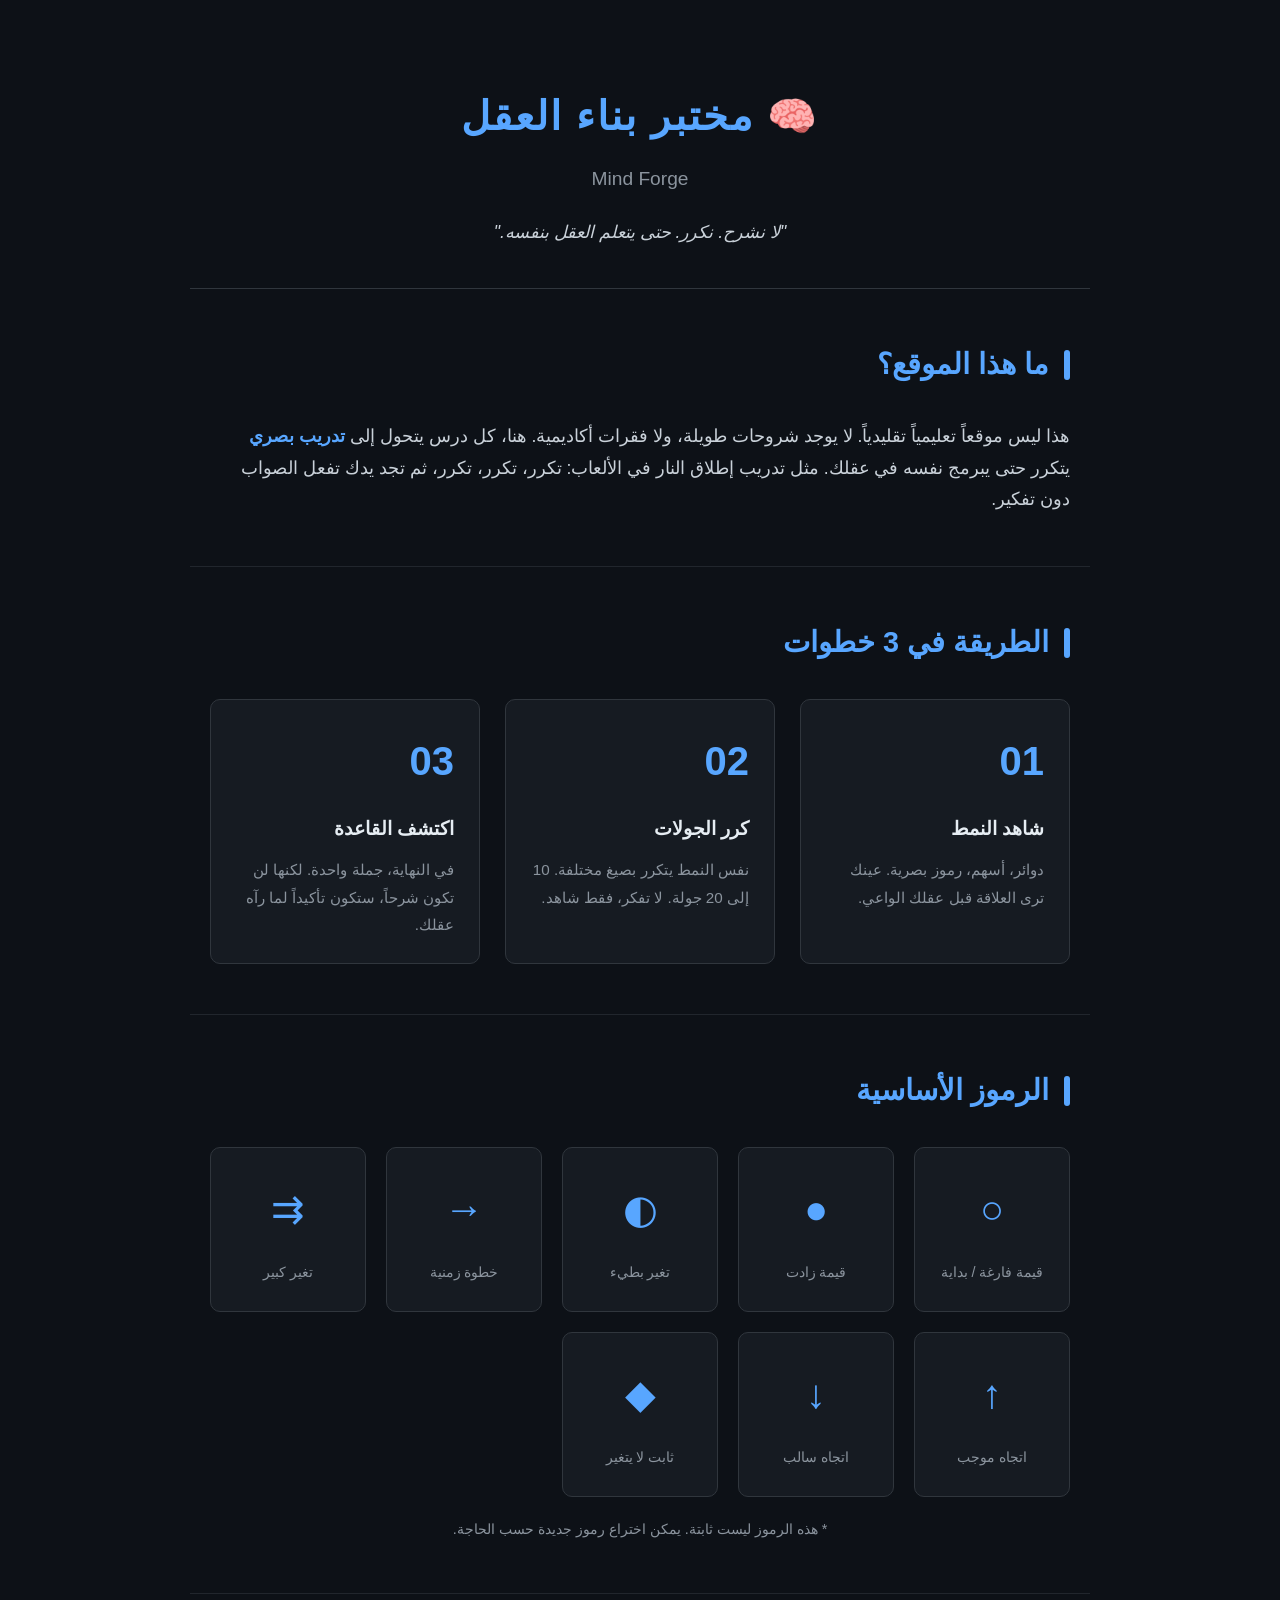
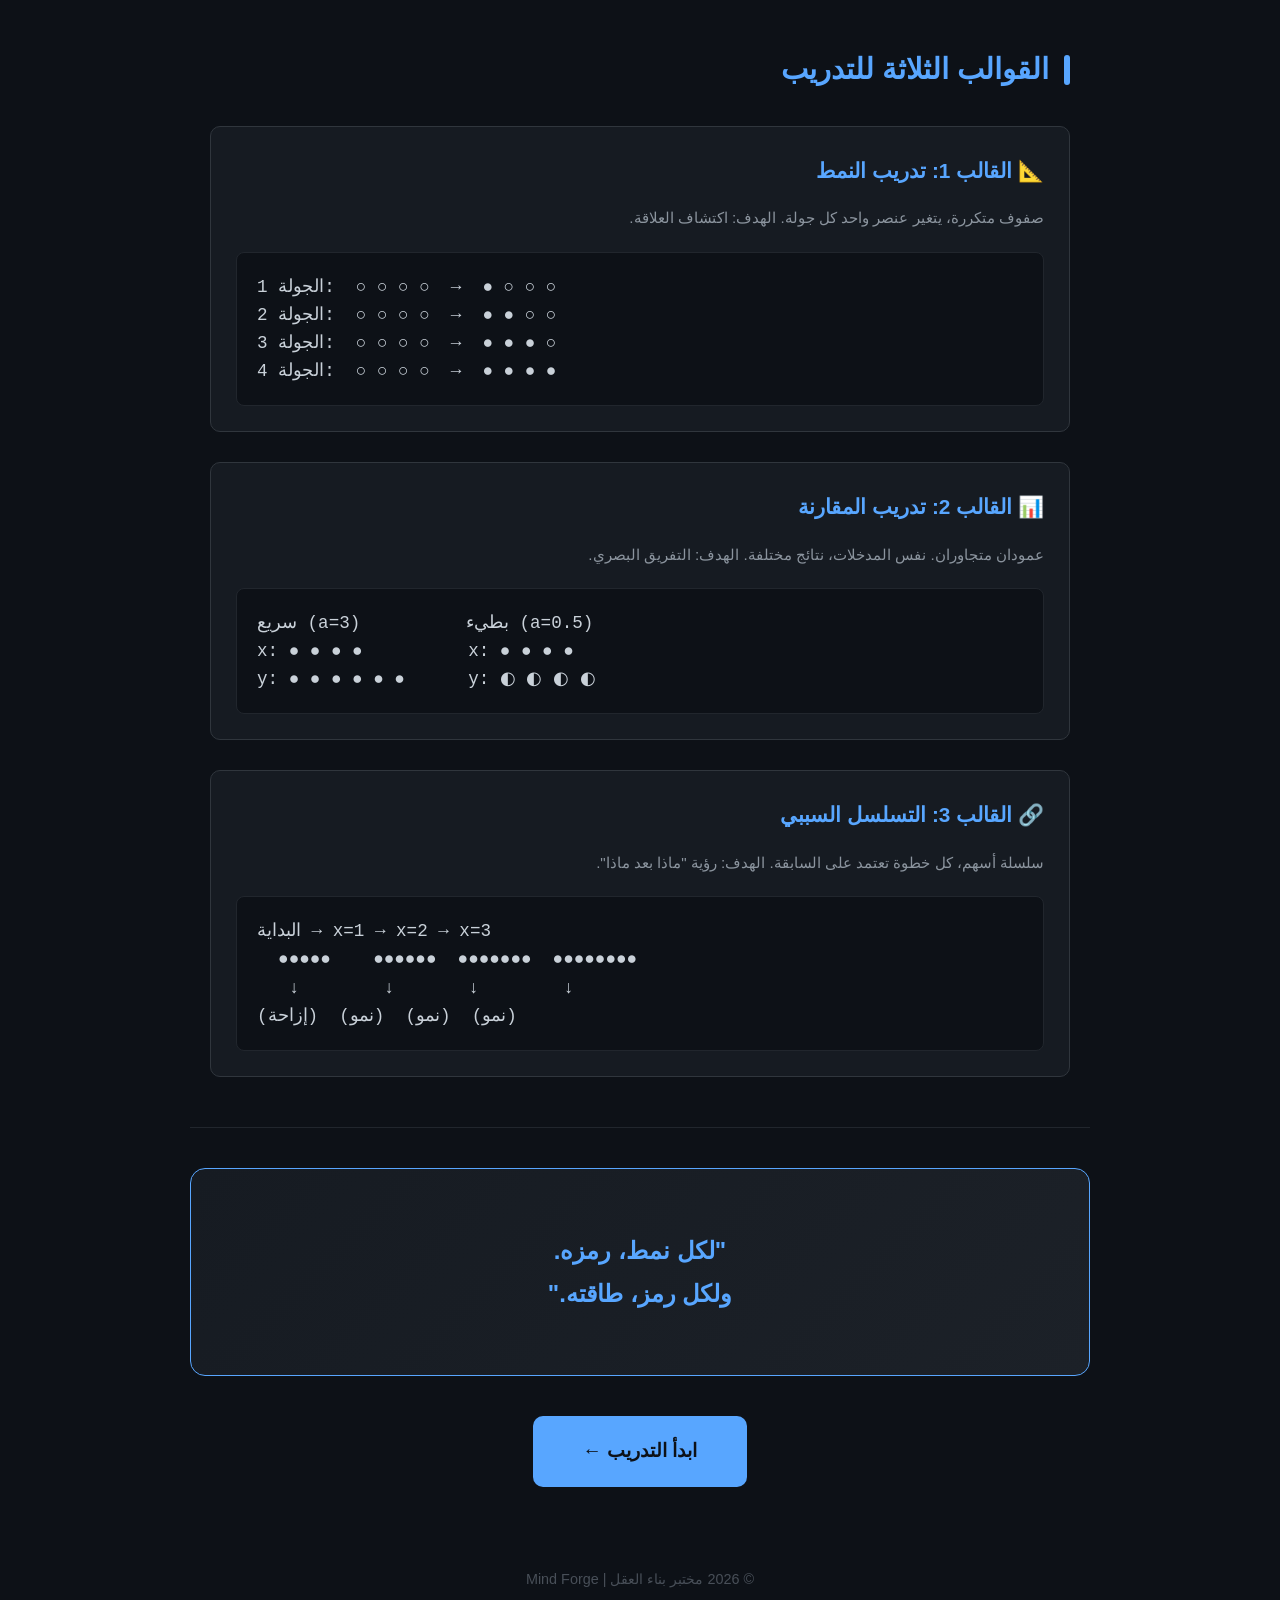
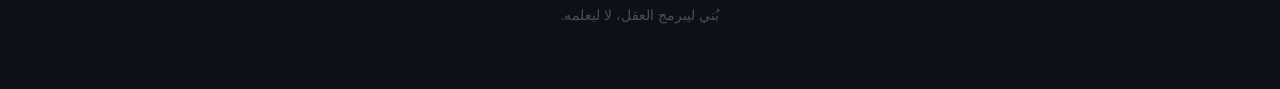
==== index.html @ 769c456c "Create index.html" ====
<!DOCTYPE html>
<html lang="ar" dir="rtl">
<head>
<meta charset="UTF-8">
<meta name="viewport" content="width=device-width, initial-scale=1.0">
<title>مختبر بناء العقل | Mind Forge</title>
<style>
  /* ===== الأساسيات ===== */
  * {
    margin: 0;
    padding: 0;
    box-sizing: border-box;
  }
  body {
    font-family: 'Segoe UI', Tahoma, sans-serif;
    background: #0d1117;
    color: #e6edf3;
    line-height: 1.8;
    padding: 20px;
  }
  .container {
    max-width: 900px;
    margin: 0 auto;
  }

  /* ===== الترويسة ===== */
  header {
    text-align: center;
    padding: 60px 20px 40px;
    border-bottom: 1px solid #30363d;
  }
  header h1 {
    font-size: 2.5em;
    color: #58a6ff;
    margin-bottom: 10px;
    letter-spacing: 2px;
  }
  header .subtitle {
    font-size: 1.2em;
    color: #8b949e;
  }
  header .tagline {
    margin-top: 20px;
    font-size: 1.1em;
    color: #c9d1d9;
    font-style: italic;
  }

  /* ===== الأقسام ===== */
  section {
    padding: 50px 20px;
    border-bottom: 1px solid #21262d;
  }
  section h2 {
    font-size: 1.8em;
    color: #58a6ff;
    margin-bottom: 30px;
    display: flex;
    align-items: center;
    gap: 15px;
  }
  section h2::before {
    content: '';
    width: 6px;
    height: 30px;
    background: #58a6ff;
    border-radius: 3px;
  }

  /* ===== الخطوات الثلاث ===== */
  .steps {
    display: grid;
    grid-template-columns: repeat(auto-fit, minmax(250px, 1fr));
    gap: 25px;
  }
  .step {
    background: #161b22;
    border: 1px solid #30363d;
    border-radius: 10px;
    padding: 25px;
    transition: transform 0.3s;
  }
  .step:hover {
    transform: translateY(-5px);
    border-color: #58a6ff;
  }
  .step .num {
    font-size: 2.5em;
    color: #58a6ff;
    font-weight: bold;
    margin-bottom: 15px;
  }
  .step h3 {
    color: #e6edf3;
    margin-bottom: 10px;
    font-size: 1.2em;
  }
  .step p {
    color: #8b949e;
    font-size: 0.95em;
  }

  /* ===== معرض الرموز ===== */
  .symbols-grid {
    display: grid;
    grid-template-columns: repeat(auto-fit, minmax(140px, 1fr));
    gap: 20px;
  }
  .symbol-card {
    background: #161b22;
    border: 1px solid #30363d;
    border-radius: 10px;
    padding: 25px 15px;
    text-align: center;
    transition: all 0.3s;
  }
  .symbol-card:hover {
    border-color: #58a6ff;
    background: #1c2128;
  }
  .symbol-card .glyph {
    font-size: 2.5em;
    margin-bottom: 15px;
    color: #58a6ff;
    display: block;
  }
  .symbol-card .meaning {
    font-size: 0.9em;
    color: #8b949e;
  }

  /* ===== القوالب ===== */
  .templates {
    display: flex;
    flex-direction: column;
    gap: 30px;
  }
  .template {
    background: #161b22;
    border: 1px solid #30363d;
    border-radius: 10px;
    padding: 25px;
  }
  .template h3 {
    color: #58a6ff;
    margin-bottom: 15px;
    font-size: 1.3em;
  }
  .template .desc {
    color: #8b949e;
    margin-bottom: 20px;
    font-size: 0.95em;
  }
  .template pre {
    background: #0d1117;
    border: 1px solid #21262d;
    border-radius: 8px;
    padding: 20px;
    font-family: 'Courier New', monospace;
    font-size: 1.1em;
    color: #c9d1d9;
    direction: ltr;
    text-align: left;
    overflow-x: auto;
    line-height: 1.6;
  }

  /* ===== القاعدة الذهبية ===== */
  .golden-rule {
    text-align: center;
    padding: 60px 20px;
    background: linear-gradient(135deg, #161b22 0%, #1c2128 100%);
    border-radius: 15px;
    border: 1px solid #58a6ff;
    margin: 40px 0;
  }
  .golden-rule p {
    font-size: 1.5em;
    color: #58a6ff;
    font-weight: bold;
    line-height: 1.8;
  }

  /* ===== زر البدء ===== */
  .start-btn {
    display: block;
    width: fit-content;
    margin: 40px auto;
    padding: 18px 50px;
    background: #58a6ff;
    color: #0d1117;
    text-decoration: none;
    border-radius: 10px;
    font-size: 1.2em;
    font-weight: bold;
    transition: all 0.3s;
  }
  .start-btn:hover {
    background: #79c0ff;
    transform: scale(1.05);
  }

  /* ===== التذييل ===== */
  footer {
    text-align: center;
    padding: 40px 20px;
    color: #484f58;
    font-size: 0.9em;
  }
</style>
</head>
<body>
<div class="container">

  <!-- الترويسة -->
  <header>
    <h1>🧠 مختبر بناء العقل</h1>
    <div class="subtitle">Mind Forge</div>
    <div class="tagline">"لا نشرح. نكرر. حتى يتعلم العقل بنفسه."</div>
  </header>

  <!-- المقدمة -->
  <section>
    <h2>ما هذا الموقع؟</h2>
    <p style="font-size: 1.1em; color: #c9d1d9;">
      هذا ليس موقعاً تعليمياً تقليدياً. لا يوجد شروحات طويلة، ولا فقرات أكاديمية.
      هنا، كل درس يتحول إلى <strong style="color:#58a6ff;">تدريب بصري</strong> يتكرر
      حتى يبرمج نفسه في عقلك. مثل تدريب إطلاق النار في الألعاب: تكرر، تكرر، تكرر،
      ثم تجد يدك تفعل الصواب دون تفكير.
    </p>
  </section>

  <!-- الطريقة في 3 خطوات -->
  <section>
    <h2>الطريقة في 3 خطوات</h2>
    <div class="steps">
      <div class="step">
        <div class="num">01</div>
        <h3>شاهد النمط</h3>
        <p>دوائر، أسهم، رموز بصرية. عينك ترى العلاقة قبل عقلك الواعي.</p>
      </div>
      <div class="step">
        <div class="num">02</div>
        <h3>كرر الجولات</h3>
        <p>نفس النمط يتكرر بصيغ مختلفة. 10 إلى 20 جولة. لا تفكر، فقط شاهد.</p>
      </div>
      <div class="step">
        <div class="num">03</div>
        <h3>اكتشف القاعدة</h3>
        <p>في النهاية، جملة واحدة. لكنها لن تكون شرحاً، ستكون تأكيداً لما رآه عقلك.</p>
      </div>
    </div>
  </section>

  <!-- معرض الرموز -->
  <section>
    <h2>الرموز الأساسية</h2>
    <div class="symbols-grid">
      <div class="symbol-card">
        <span class="glyph">○</span>
        <div class="meaning">قيمة فارغة / بداية</div>
      </div>
      <div class="symbol-card">
        <span class="glyph">●</span>
        <div class="meaning">قيمة زادت</div>
      </div>
      <div class="symbol-card">
        <span class="glyph">◐</span>
        <div class="meaning">تغير بطيء</div>
      </div>
      <div class="symbol-card">
        <span class="glyph">→</span>
        <div class="meaning">خطوة زمنية</div>
      </div>
      <div class="symbol-card">
        <span class="glyph">⇉</span>
        <div class="meaning">تغير كبير</div>
      </div>
      <div class="symbol-card">
        <span class="glyph">↑</span>
        <div class="meaning">اتجاه موجب</div>
      </div>
      <div class="symbol-card">
        <span class="glyph">↓</span>
        <div class="meaning">اتجاه سالب</div>
      </div>
      <div class="symbol-card">
        <span class="glyph">◆</span>
        <div class="meaning">ثابت لا يتغير</div>
      </div>
    </div>
    <p style="margin-top: 20px; color: #8b949e; font-size: 0.9em; text-align: center;">
      * هذه الرموز ليست ثابتة. يمكن اختراع رموز جديدة حسب الحاجة.
    </p>
  </section>

  <!-- القوالب الثلاثة -->
  <section>
    <h2>القوالب الثلاثة للتدريب</h2>
    <div class="templates">
      <div class="template">
        <h3>📐 القالب 1: تدريب النمط</h3>
        <div class="desc">صفوف متكررة، يتغير عنصر واحد كل جولة. الهدف: اكتشاف العلاقة.</div>
<pre>الجولة 1:  ○ ○ ○ ○  →  ● ○ ○ ○
الجولة 2:  ○ ○ ○ ○  →  ● ● ○ ○
الجولة 3:  ○ ○ ○ ○  →  ● ● ● ○
الجولة 4:  ○ ○ ○ ○  →  ● ● ● ●</pre>
      </div>
      <div class="template">
        <h3>📊 القالب 2: تدريب المقارنة</h3>
        <div class="desc">عمودان متجاوران. نفس المدخلات، نتائج مختلفة. الهدف: التفريق البصري.</div>
<pre>سريع (a=3)          بطيء (a=0.5)
x: ● ● ● ●          x: ● ● ● ●
y: ● ● ● ● ● ●      y: ◐ ◐ ◐ ◐</pre>
      </div>
      <div class="template">
        <h3>🔗 القالب 3: التسلسل السببي</h3>
        <div class="desc">سلسلة أسهم، كل خطوة تعتمد على السابقة. الهدف: رؤية "ماذا بعد ماذا".</div>
<pre>البداية → x=1 → x=2 → x=3
  ●●●●●    ●●●●●●  ●●●●●●●  ●●●●●●●●
   ↓        ↓       ↓        ↓
(إزاحة)  (نمو)  (نمو)  (نمو)</pre>
      </div>
    </div>
  </section>

  <!-- القاعدة الذهبية -->
  <div class="golden-rule">
    <p>"لكل نمط، رمزه.<br>ولكل رمز، طاقته."</p>
  </div>

  <!-- زر البدء -->
  <a href="#" class="start-btn">ابدأ التدريب ←</a>

  <!-- التذييل -->
  <footer>
    <p>© 2026 مختبر بناء العقل | Mind Forge</p>
    <p style="margin-top: 10px;">بُني ليبرمج العقل، لا ليعلمه.</p>
  </footer>

</div>
</body>
</html>
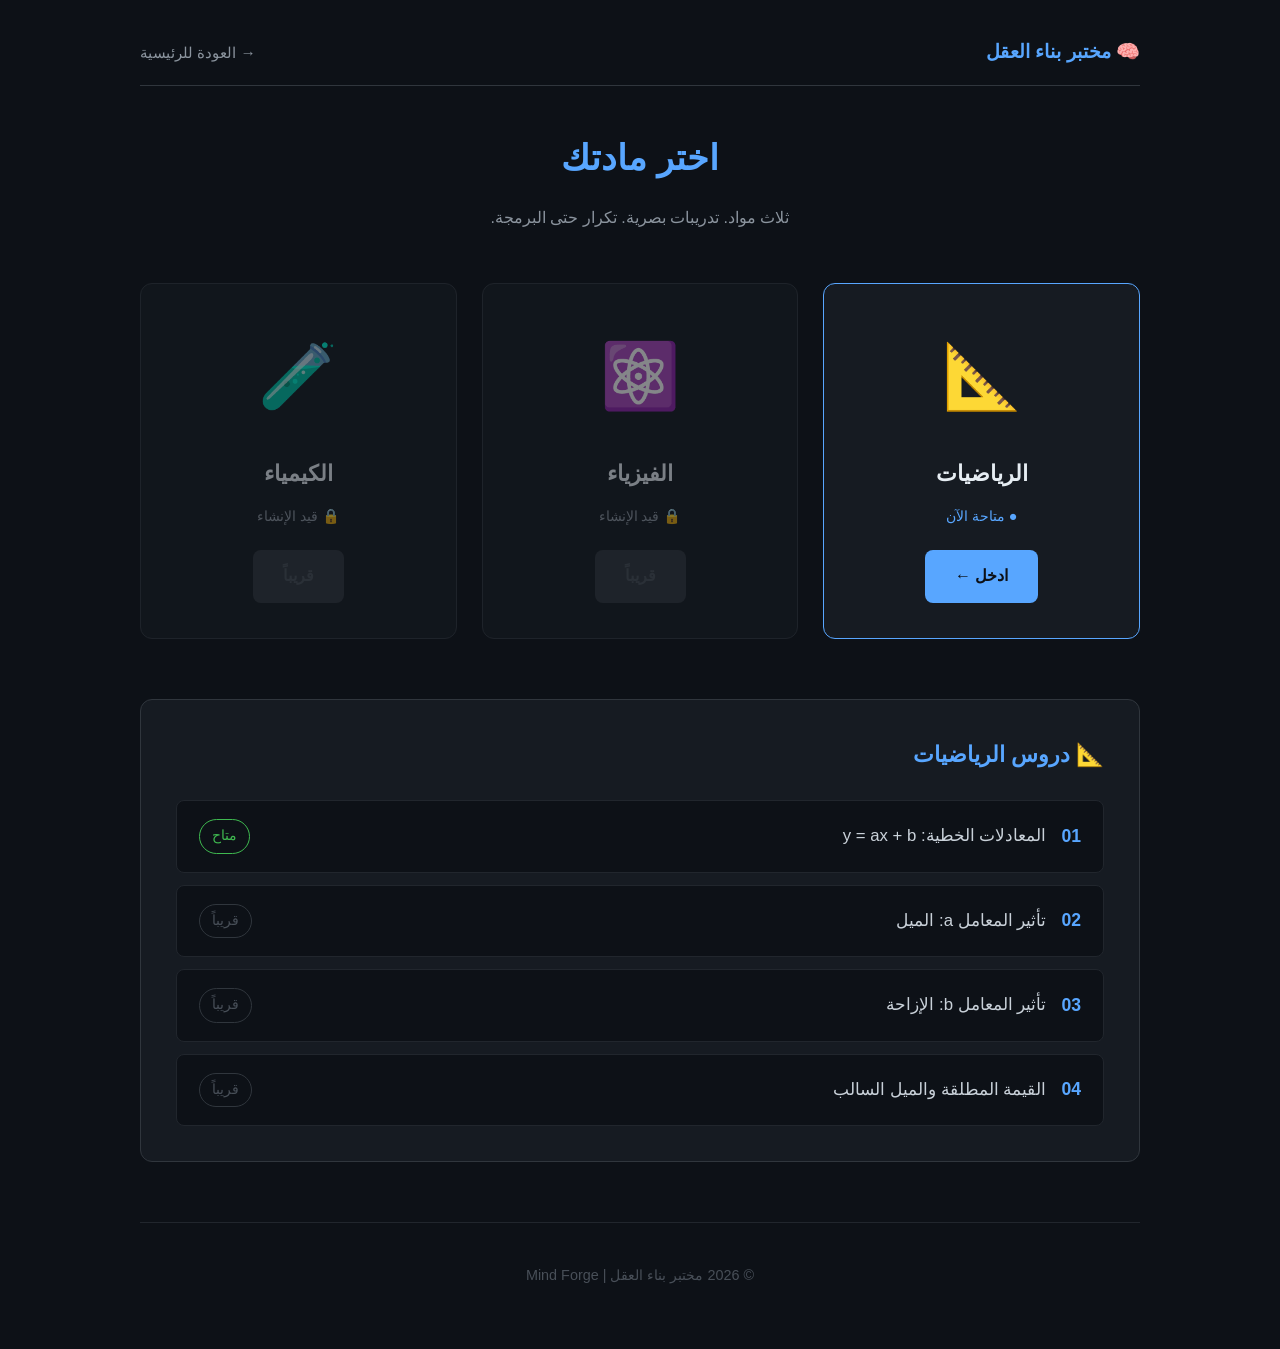
==== commit ddf9f20b: "Update index.html" ====
--- a/index.html
+++ b/index.html
@@ -3,201 +3,178 @@
 <head>
 <meta charset="UTF-8">
 <meta name="viewport" content="width=device-width, initial-scale=1.0">
-<title>مختبر بناء العقل | Mind Forge</title>
+<title>المواد | مختبر بناء العقل</title>
 <style>
-  /* ===== الأساسيات ===== */
-  * {
-    margin: 0;
-    padding: 0;
-    box-sizing: border-box;
-  }
+  * { margin: 0; padding: 0; box-sizing: border-box; }
   body {
     font-family: 'Segoe UI', Tahoma, sans-serif;
     background: #0d1117;
     color: #e6edf3;
     line-height: 1.8;
     padding: 20px;
-  }
-  .container {
-    max-width: 900px;
-    margin: 0 auto;
-  }
-
-  /* ===== الترويسة ===== */
-  header {
-    text-align: center;
-    padding: 60px 20px 40px;
+    min-height: 100vh;
+  }
+  .container { max-width: 1000px; margin: 0 auto; }
+
+  /* ===== شريط علوي ===== */
+  .topbar {
+    display: flex;
+    justify-content: space-between;
+    align-items: center;
+    padding: 15px 0;
     border-bottom: 1px solid #30363d;
-  }
-  header h1 {
-    font-size: 2.5em;
-    color: #58a6ff;
-    margin-bottom: 10px;
-    letter-spacing: 2px;
-  }
-  header .subtitle {
+    margin-bottom: 40px;
+  }
+  .topbar .logo {
     font-size: 1.2em;
+    color: #58a6ff;
+    font-weight: bold;
+  }
+  .topbar .back {
     color: #8b949e;
-  }
-  header .tagline {
-    margin-top: 20px;
-    font-size: 1.1em;
-    color: #c9d1d9;
-    font-style: italic;
-  }
-
-  /* ===== الأقسام ===== */
-  section {
-    padding: 50px 20px;
-    border-bottom: 1px solid #21262d;
-  }
-  section h2 {
-    font-size: 1.8em;
-    color: #58a6ff;
-    margin-bottom: 30px;
-    display: flex;
-    align-items: center;
-    gap: 15px;
-  }
-  section h2::before {
-    content: '';
-    width: 6px;
-    height: 30px;
-    background: #58a6ff;
-    border-radius: 3px;
-  }
-
-  /* ===== الخطوات الثلاث ===== */
-  .steps {
+    text-decoration: none;
+    font-size: 0.95em;
+    transition: color 0.3s;
+  }
+  .topbar .back:hover { color: #58a6ff; }
+
+  /* ===== العنوان ===== */
+  h1 {
+    text-align: center;
+    color: #58a6ff;
+    font-size: 2.2em;
+    margin-bottom: 15px;
+  }
+  .subtitle {
+    text-align: center;
+    color: #8b949e;
+    margin-bottom: 50px;
+  }
+
+  /* ===== شبكة المواد ===== */
+  .materials-grid {
     display: grid;
-    grid-template-columns: repeat(auto-fit, minmax(250px, 1fr));
+    grid-template-columns: repeat(auto-fit, minmax(280px, 1fr));
     gap: 25px;
-  }
-  .step {
+    margin-bottom: 60px;
+  }
+  .material-card {
     background: #161b22;
     border: 1px solid #30363d;
-    border-radius: 10px;
-    padding: 25px;
-    transition: transform 0.3s;
-  }
-  .step:hover {
-    transform: translateY(-5px);
+    border-radius: 12px;
+    padding: 35px 25px;
+    text-align: center;
+    transition: all 0.3s;
+    position: relative;
+    overflow: hidden;
+  }
+  .material-card.active {
     border-color: #58a6ff;
-  }
-  .step .num {
-    font-size: 2.5em;
-    color: #58a6ff;
+    cursor: pointer;
+  }
+  .material-card.active:hover {
+    transform: translateY(-8px);
+    box-shadow: 0 10px 30px rgba(88, 166, 255, 0.2);
+  }
+  .material-card.locked {
+    opacity: 0.5;
+    cursor: not-allowed;
+  }
+  .material-card .icon {
+    font-size: 4em;
+    margin-bottom: 20px;
+    display: block;
+  }
+  .material-card h2 {
+    color: #e6edf3;
+    font-size: 1.4em;
+    margin-bottom: 10px;
+  }
+  .material-card .status {
+    font-size: 0.9em;
+    color: #8b949e;
+    margin-bottom: 20px;
+  }
+  .material-card.active .status { color: #58a6ff; }
+  .material-card .enter-btn {
+    display: inline-block;
+    padding: 12px 30px;
+    background: #58a6ff;
+    color: #0d1117;
+    text-decoration: none;
+    border-radius: 8px;
     font-weight: bold;
-    margin-bottom: 15px;
-  }
-  .step h3 {
-    color: #e6edf3;
-    margin-bottom: 10px;
-    font-size: 1.2em;
-  }
-  .step p {
-    color: #8b949e;
-    font-size: 0.95em;
-  }
-
-  /* ===== معرض الرموز ===== */
-  .symbols-grid {
-    display: grid;
-    grid-template-columns: repeat(auto-fit, minmax(140px, 1fr));
-    gap: 20px;
-  }
-  .symbol-card {
+    transition: all 0.3s;
+  }
+  .material-card.active .enter-btn:hover {
+    background: #79c0ff;
+  }
+  .material-card.locked .enter-btn {
+    background: #30363d;
+    color: #484f58;
+    cursor: not-allowed;
+  }
+
+  /* ===== قسم دروس الرياضيات ===== */
+  .lessons-section {
     background: #161b22;
     border: 1px solid #30363d;
-    border-radius: 10px;
-    padding: 25px 15px;
-    text-align: center;
-    transition: all 0.3s;
-  }
-  .symbol-card:hover {
-    border-color: #58a6ff;
-    background: #1c2128;
-  }
-  .symbol-card .glyph {
-    font-size: 2.5em;
-    margin-bottom: 15px;
-    color: #58a6ff;
-    display: block;
-  }
-  .symbol-card .meaning {
-    font-size: 0.9em;
-    color: #8b949e;
-  }
-
-  /* ===== القوالب ===== */
-  .templates {
+    border-radius: 12px;
+    padding: 35px;
+    margin-top: 40px;
+  }
+  .lessons-section h3 {
+    color: #58a6ff;
+    font-size: 1.4em;
+    margin-bottom: 25px;
+    display: flex;
+    align-items: center;
+    gap: 10px;
+  }
+  .lessons-list {
     display: flex;
     flex-direction: column;
-    gap: 30px;
-  }
-  .template {
-    background: #161b22;
-    border: 1px solid #30363d;
-    border-radius: 10px;
-    padding: 25px;
-  }
-  .template h3 {
-    color: #58a6ff;
-    margin-bottom: 15px;
-    font-size: 1.3em;
-  }
-  .template .desc {
-    color: #8b949e;
-    margin-bottom: 20px;
-    font-size: 0.95em;
-  }
-  .template pre {
+    gap: 12px;
+  }
+  .lesson-item {
+    display: flex;
+    justify-content: space-between;
+    align-items: center;
+    padding: 18px 22px;
     background: #0d1117;
     border: 1px solid #21262d;
     border-radius: 8px;
-    padding: 20px;
-    font-family: 'Courier New', monospace;
+    transition: all 0.3s;
+    text-decoration: none;
+    color: #c9d1d9;
+  }
+  .lesson-item:hover {
+    border-color: #58a6ff;
+    background: #1c2128;
+  }
+  .lesson-item .lesson-info {
+    display: flex;
+    align-items: center;
+    gap: 15px;
+  }
+  .lesson-item .lesson-num {
+    color: #58a6ff;
+    font-weight: bold;
     font-size: 1.1em;
-    color: #c9d1d9;
-    direction: ltr;
-    text-align: left;
-    overflow-x: auto;
-    line-height: 1.6;
-  }
-
-  /* ===== القاعدة الذهبية ===== */
-  .golden-rule {
-    text-align: center;
-    padding: 60px 20px;
-    background: linear-gradient(135deg, #161b22 0%, #1c2128 100%);
-    border-radius: 15px;
-    border: 1px solid #58a6ff;
-    margin: 40px 0;
-  }
-  .golden-rule p {
-    font-size: 1.5em;
-    color: #58a6ff;
-    font-weight: bold;
-    line-height: 1.8;
-  }
-
-  /* ===== زر البدء ===== */
-  .start-btn {
-    display: block;
-    width: fit-content;
-    margin: 40px auto;
-    padding: 18px 50px;
-    background: #58a6ff;
-    color: #0d1117;
-    text-decoration: none;
-    border-radius: 10px;
-    font-size: 1.2em;
-    font-weight: bold;
-    transition: all 0.3s;
-  }
-  .start-btn:hover {
-    background: #79c0ff;
-    transform: scale(1.05);
+  }
+  .lesson-item .lesson-title {
+    font-size: 1.05em;
+  }
+  .lesson-item .lesson-status {
+    font-size: 0.85em;
+    color: #484f58;
+    padding: 4px 12px;
+    border: 1px solid #30363d;
+    border-radius: 20px;
+  }
+  .lesson-item.available .lesson-status {
+    color: #3fb950;
+    border-color: #3fb950;
   }
 
   /* ===== التذييل ===== */
@@ -206,136 +183,96 @@
     padding: 40px 20px;
     color: #484f58;
     font-size: 0.9em;
+    margin-top: 60px;
+    border-top: 1px solid #21262d;
   }
 </style>
 </head>
 <body>
 <div class="container">
 
-  <!-- الترويسة -->
-  <header>
-    <h1>🧠 مختبر بناء العقل</h1>
-    <div class="subtitle">Mind Forge</div>
-    <div class="tagline">"لا نشرح. نكرر. حتى يتعلم العقل بنفسه."</div>
-  </header>
-
-  <!-- المقدمة -->
-  <section>
-    <h2>ما هذا الموقع؟</h2>
-    <p style="font-size: 1.1em; color: #c9d1d9;">
-      هذا ليس موقعاً تعليمياً تقليدياً. لا يوجد شروحات طويلة، ولا فقرات أكاديمية.
-      هنا، كل درس يتحول إلى <strong style="color:#58a6ff;">تدريب بصري</strong> يتكرر
-      حتى يبرمج نفسه في عقلك. مثل تدريب إطلاق النار في الألعاب: تكرر، تكرر، تكرر،
-      ثم تجد يدك تفعل الصواب دون تفكير.
-    </p>
-  </section>
-
-  <!-- الطريقة في 3 خطوات -->
-  <section>
-    <h2>الطريقة في 3 خطوات</h2>
-    <div class="steps">
-      <div class="step">
-        <div class="num">01</div>
-        <h3>شاهد النمط</h3>
-        <p>دوائر، أسهم، رموز بصرية. عينك ترى العلاقة قبل عقلك الواعي.</p>
-      </div>
-      <div class="step">
-        <div class="num">02</div>
-        <h3>كرر الجولات</h3>
-        <p>نفس النمط يتكرر بصيغ مختلفة. 10 إلى 20 جولة. لا تفكر، فقط شاهد.</p>
-      </div>
-      <div class="step">
-        <div class="num">03</div>
-        <h3>اكتشف القاعدة</h3>
-        <p>في النهاية، جملة واحدة. لكنها لن تكون شرحاً، ستكون تأكيداً لما رآه عقلك.</p>
-      </div>
-    </div>
-  </section>
-
-  <!-- معرض الرموز -->
-  <section>
-    <h2>الرموز الأساسية</h2>
-    <div class="symbols-grid">
-      <div class="symbol-card">
-        <span class="glyph">○</span>
-        <div class="meaning">قيمة فارغة / بداية</div>
-      </div>
-      <div class="symbol-card">
-        <span class="glyph">●</span>
-        <div class="meaning">قيمة زادت</div>
-      </div>
-      <div class="symbol-card">
-        <span class="glyph">◐</span>
-        <div class="meaning">تغير بطيء</div>
-      </div>
-      <div class="symbol-card">
-        <span class="glyph">→</span>
-        <div class="meaning">خطوة زمنية</div>
-      </div>
-      <div class="symbol-card">
-        <span class="glyph">⇉</span>
-        <div class="meaning">تغير كبير</div>
-      </div>
-      <div class="symbol-card">
-        <span class="glyph">↑</span>
-        <div class="meaning">اتجاه موجب</div>
-      </div>
-      <div class="symbol-card">
-        <span class="glyph">↓</span>
-        <div class="meaning">اتجاه سالب</div>
-      </div>
-      <div class="symbol-card">
-        <span class="glyph">◆</span>
-        <div class="meaning">ثابت لا يتغير</div>
-      </div>
-    </div>
-    <p style="margin-top: 20px; color: #8b949e; font-size: 0.9em; text-align: center;">
-      * هذه الرموز ليست ثابتة. يمكن اختراع رموز جديدة حسب الحاجة.
-    </p>
-  </section>
-
-  <!-- القوالب الثلاثة -->
-  <section>
-    <h2>القوالب الثلاثة للتدريب</h2>
-    <div class="templates">
-      <div class="template">
-        <h3>📐 القالب 1: تدريب النمط</h3>
-        <div class="desc">صفوف متكررة، يتغير عنصر واحد كل جولة. الهدف: اكتشاف العلاقة.</div>
-<pre>الجولة 1:  ○ ○ ○ ○  →  ● ○ ○ ○
-الجولة 2:  ○ ○ ○ ○  →  ● ● ○ ○
-الجولة 3:  ○ ○ ○ ○  →  ● ● ● ○
-الجولة 4:  ○ ○ ○ ○  →  ● ● ● ●</pre>
-      </div>
-      <div class="template">
-        <h3>📊 القالب 2: تدريب المقارنة</h3>
-        <div class="desc">عمودان متجاوران. نفس المدخلات، نتائج مختلفة. الهدف: التفريق البصري.</div>
-<pre>سريع (a=3)          بطيء (a=0.5)
-x: ● ● ● ●          x: ● ● ● ●
-y: ● ● ● ● ● ●      y: ◐ ◐ ◐ ◐</pre>
-      </div>
-      <div class="template">
-        <h3>🔗 القالب 3: التسلسل السببي</h3>
-        <div class="desc">سلسلة أسهم، كل خطوة تعتمد على السابقة. الهدف: رؤية "ماذا بعد ماذا".</div>
-<pre>البداية → x=1 → x=2 → x=3
-  ●●●●●    ●●●●●●  ●●●●●●●  ●●●●●●●●
-   ↓        ↓       ↓        ↓
-(إزاحة)  (نمو)  (نمو)  (نمو)</pre>
-      </div>
-    </div>
-  </section>
-
-  <!-- القاعدة الذهبية -->
-  <div class="golden-rule">
-    <p>"لكل نمط، رمزه.<br>ولكل رمز، طاقته."</p>
+  <!-- شريط علوي -->
+  <div class="topbar">
+    <div class="logo">🧠 مختبر بناء العقل</div>
+    <a href="index.html" class="back">→ العودة للرئيسية</a>
   </div>
 
-  <!-- زر البدء -->
-  <a href="#" class="start-btn">ابدأ التدريب ←</a>
+  <!-- العنوان -->
+  <h1>اختر مادتك</h1>
+  <p class="subtitle">ثلاث مواد. تدريبات بصرية. تكرار حتى البرمجة.</p>
+
+  <!-- شبكة المواد -->
+  <div class="materials-grid">
+
+    <!-- الرياضيات (نشطة) -->
+    <div class="material-card active">
+      <span class="icon">📐</span>
+      <h2>الرياضيات</h2>
+      <div class="status">● متاحة الآن</div>
+      <a href="#math-lessons" class="enter-btn">ادخل ←</a>
+    </div>
+
+    <!-- الفيزياء (قيد الإنشاء) -->
+    <div class="material-card locked">
+      <span class="icon">⚛️</span>
+      <h2>الفيزياء</h2>
+      <div class="status">🔒 قيد الإنشاء</div>
+      <a href="#" class="enter-btn">قريباً</a>
+    </div>
+
+    <!-- الكيمياء (قيد الإنشاء) -->
+    <div class="material-card locked">
+      <span class="icon">🧪</span>
+      <h2>الكيمياء</h2>
+      <div class="status">🔒 قيد الإنشاء</div>
+      <a href="#" class="enter-btn">قريباً</a>
+    </div>
+
+  </div>
+
+  <!-- قسم دروس الرياضيات -->
+  <div class="lessons-section" id="math-lessons">
+    <h3>📐 دروس الرياضيات</h3>
+    <div class="lessons-list">
+
+      <a href="#" class="lesson-item available">
+        <div class="lesson-info">
+          <span class="lesson-num">01</span>
+          <span class="lesson-title">المعادلات الخطية: y = ax + b</span>
+        </div>
+        <span class="lesson-status">متاح</span>
+      </a>
+
+      <a href="#" class="lesson-item">
+        <div class="lesson-info">
+          <span class="lesson-num">02</span>
+          <span class="lesson-title">تأثير المعامل a: الميل</span>
+        </div>
+        <span class="lesson-status">قريباً</span>
+      </a>
+
+      <a href="#" class="lesson-item">
+        <div class="lesson-info">
+          <span class="lesson-num">03</span>
+          <span class="lesson-title">تأثير المعامل b: الإزاحة</span>
+        </div>
+        <span class="lesson-status">قريباً</span>
+      </a>
+
+      <a href="#" class="lesson-item">
+        <div class="lesson-info">
+          <span class="lesson-num">04</span>
+          <span class="lesson-title">القيمة المطلقة والميل السالب</span>
+        </div>
+        <span class="lesson-status">قريباً</span>
+      </a>
+
+    </div>
+  </div>
 
   <!-- التذييل -->
   <footer>
     <p>© 2026 مختبر بناء العقل | Mind Forge</p>
-    <p style="margin-top: 10px;">بُني ليبرمج العقل، لا ليعلمه.</p>
   </footer>
 
 </div>
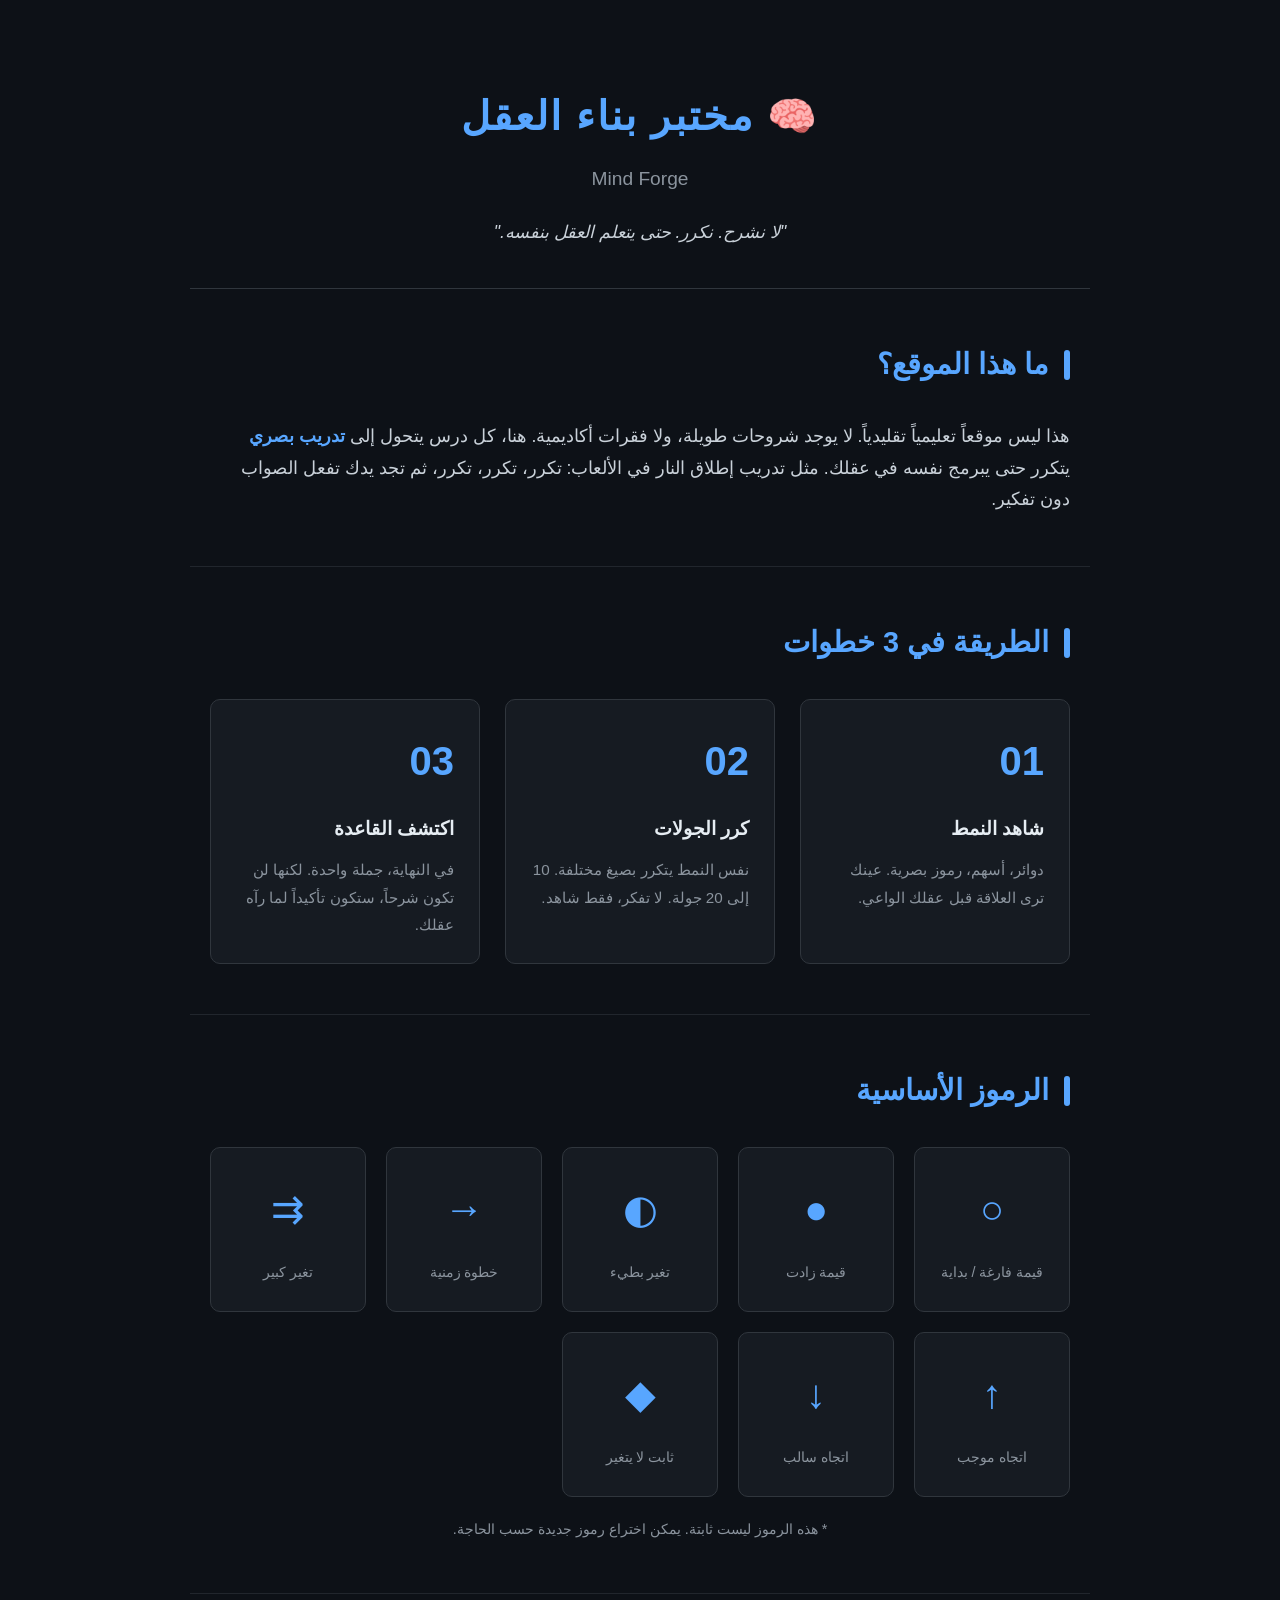
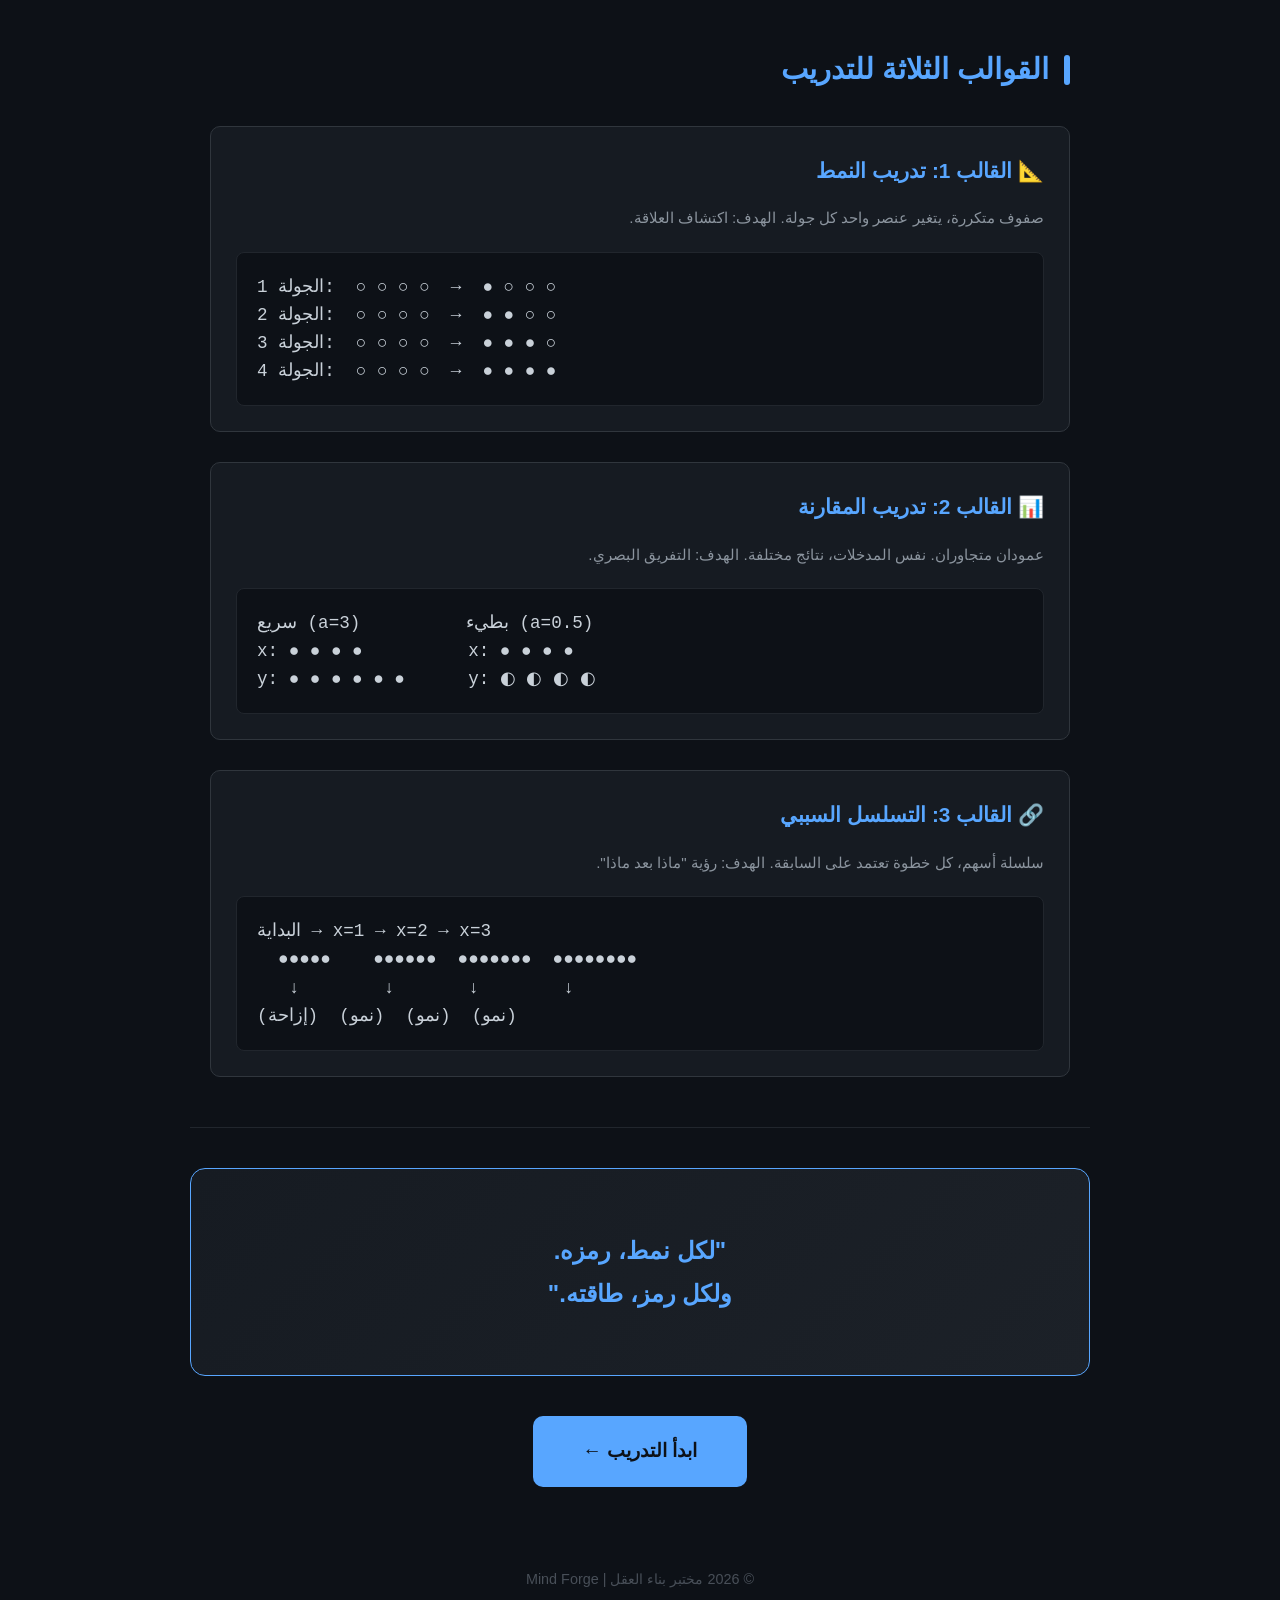
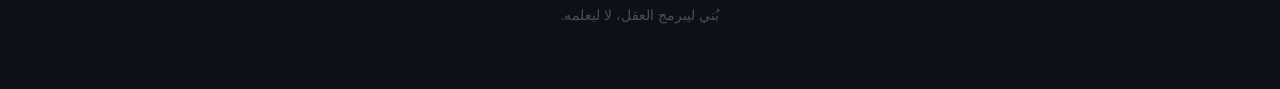
==== commit 34de3fc9: "Update index.html" ====
--- a/index.html
+++ b/index.html
@@ -3,178 +3,201 @@
 <head>
 <meta charset="UTF-8">
 <meta name="viewport" content="width=device-width, initial-scale=1.0">
-<title>المواد | مختبر بناء العقل</title>
+<title>مختبر بناء العقل | Mind Forge</title>
 <style>
-  * { margin: 0; padding: 0; box-sizing: border-box; }
+  /* ===== الأساسيات ===== */
+  * {
+    margin: 0;
+    padding: 0;
+    box-sizing: border-box;
+  }
   body {
     font-family: 'Segoe UI', Tahoma, sans-serif;
     background: #0d1117;
     color: #e6edf3;
     line-height: 1.8;
     padding: 20px;
-    min-height: 100vh;
-  }
-  .container { max-width: 1000px; margin: 0 auto; }
-
-  /* ===== شريط علوي ===== */
-  .topbar {
+  }
+  .container {
+    max-width: 900px;
+    margin: 0 auto;
+  }
+
+  /* ===== الترويسة ===== */
+  header {
+    text-align: center;
+    padding: 60px 20px 40px;
+    border-bottom: 1px solid #30363d;
+  }
+  header h1 {
+    font-size: 2.5em;
+    color: #58a6ff;
+    margin-bottom: 10px;
+    letter-spacing: 2px;
+  }
+  header .subtitle {
+    font-size: 1.2em;
+    color: #8b949e;
+  }
+  header .tagline {
+    margin-top: 20px;
+    font-size: 1.1em;
+    color: #c9d1d9;
+    font-style: italic;
+  }
+
+  /* ===== الأقسام ===== */
+  section {
+    padding: 50px 20px;
+    border-bottom: 1px solid #21262d;
+  }
+  section h2 {
+    font-size: 1.8em;
+    color: #58a6ff;
+    margin-bottom: 30px;
     display: flex;
-    justify-content: space-between;
     align-items: center;
-    padding: 15px 0;
-    border-bottom: 1px solid #30363d;
-    margin-bottom: 40px;
-  }
-  .topbar .logo {
-    font-size: 1.2em;
-    color: #58a6ff;
-    font-weight: bold;
-  }
-  .topbar .back {
-    color: #8b949e;
-    text-decoration: none;
-    font-size: 0.95em;
-    transition: color 0.3s;
-  }
-  .topbar .back:hover { color: #58a6ff; }
-
-  /* ===== العنوان ===== */
-  h1 {
-    text-align: center;
-    color: #58a6ff;
-    font-size: 2.2em;
-    margin-bottom: 15px;
-  }
-  .subtitle {
-    text-align: center;
-    color: #8b949e;
-    margin-bottom: 50px;
-  }
-
-  /* ===== شبكة المواد ===== */
-  .materials-grid {
+    gap: 15px;
+  }
+  section h2::before {
+    content: '';
+    width: 6px;
+    height: 30px;
+    background: #58a6ff;
+    border-radius: 3px;
+  }
+
+  /* ===== الخطوات الثلاث ===== */
+  .steps {
     display: grid;
-    grid-template-columns: repeat(auto-fit, minmax(280px, 1fr));
+    grid-template-columns: repeat(auto-fit, minmax(250px, 1fr));
     gap: 25px;
-    margin-bottom: 60px;
-  }
-  .material-card {
+  }
+  .step {
     background: #161b22;
     border: 1px solid #30363d;
-    border-radius: 12px;
-    padding: 35px 25px;
+    border-radius: 10px;
+    padding: 25px;
+    transition: transform 0.3s;
+  }
+  .step:hover {
+    transform: translateY(-5px);
+    border-color: #58a6ff;
+  }
+  .step .num {
+    font-size: 2.5em;
+    color: #58a6ff;
+    font-weight: bold;
+    margin-bottom: 15px;
+  }
+  .step h3 {
+    color: #e6edf3;
+    margin-bottom: 10px;
+    font-size: 1.2em;
+  }
+  .step p {
+    color: #8b949e;
+    font-size: 0.95em;
+  }
+
+  /* ===== معرض الرموز ===== */
+  .symbols-grid {
+    display: grid;
+    grid-template-columns: repeat(auto-fit, minmax(140px, 1fr));
+    gap: 20px;
+  }
+  .symbol-card {
+    background: #161b22;
+    border: 1px solid #30363d;
+    border-radius: 10px;
+    padding: 25px 15px;
     text-align: center;
     transition: all 0.3s;
-    position: relative;
-    overflow: hidden;
-  }
-  .material-card.active {
+  }
+  .symbol-card:hover {
     border-color: #58a6ff;
-    cursor: pointer;
-  }
-  .material-card.active:hover {
-    transform: translateY(-8px);
-    box-shadow: 0 10px 30px rgba(88, 166, 255, 0.2);
-  }
-  .material-card.locked {
-    opacity: 0.5;
-    cursor: not-allowed;
-  }
-  .material-card .icon {
-    font-size: 4em;
-    margin-bottom: 20px;
+    background: #1c2128;
+  }
+  .symbol-card .glyph {
+    font-size: 2.5em;
+    margin-bottom: 15px;
+    color: #58a6ff;
     display: block;
   }
-  .material-card h2 {
-    color: #e6edf3;
-    font-size: 1.4em;
-    margin-bottom: 10px;
-  }
-  .material-card .status {
+  .symbol-card .meaning {
     font-size: 0.9em;
     color: #8b949e;
+  }
+
+  /* ===== القوالب ===== */
+  .templates {
+    display: flex;
+    flex-direction: column;
+    gap: 30px;
+  }
+  .template {
+    background: #161b22;
+    border: 1px solid #30363d;
+    border-radius: 10px;
+    padding: 25px;
+  }
+  .template h3 {
+    color: #58a6ff;
+    margin-bottom: 15px;
+    font-size: 1.3em;
+  }
+  .template .desc {
+    color: #8b949e;
     margin-bottom: 20px;
-  }
-  .material-card.active .status { color: #58a6ff; }
-  .material-card .enter-btn {
-    display: inline-block;
-    padding: 12px 30px;
+    font-size: 0.95em;
+  }
+  .template pre {
+    background: #0d1117;
+    border: 1px solid #21262d;
+    border-radius: 8px;
+    padding: 20px;
+    font-family: 'Courier New', monospace;
+    font-size: 1.1em;
+    color: #c9d1d9;
+    direction: ltr;
+    text-align: left;
+    overflow-x: auto;
+    line-height: 1.6;
+  }
+
+  /* ===== القاعدة الذهبية ===== */
+  .golden-rule {
+    text-align: center;
+    padding: 60px 20px;
+    background: linear-gradient(135deg, #161b22 0%, #1c2128 100%);
+    border-radius: 15px;
+    border: 1px solid #58a6ff;
+    margin: 40px 0;
+  }
+  .golden-rule p {
+    font-size: 1.5em;
+    color: #58a6ff;
+    font-weight: bold;
+    line-height: 1.8;
+  }
+
+  /* ===== زر البدء ===== */
+  .start-btn {
+    display: block;
+    width: fit-content;
+    margin: 40px auto;
+    padding: 18px 50px;
     background: #58a6ff;
     color: #0d1117;
     text-decoration: none;
-    border-radius: 8px;
+    border-radius: 10px;
+    font-size: 1.2em;
     font-weight: bold;
     transition: all 0.3s;
   }
-  .material-card.active .enter-btn:hover {
+  .start-btn:hover {
     background: #79c0ff;
-  }
-  .material-card.locked .enter-btn {
-    background: #30363d;
-    color: #484f58;
-    cursor: not-allowed;
-  }
-
-  /* ===== قسم دروس الرياضيات ===== */
-  .lessons-section {
-    background: #161b22;
-    border: 1px solid #30363d;
-    border-radius: 12px;
-    padding: 35px;
-    margin-top: 40px;
-  }
-  .lessons-section h3 {
-    color: #58a6ff;
-    font-size: 1.4em;
-    margin-bottom: 25px;
-    display: flex;
-    align-items: center;
-    gap: 10px;
-  }
-  .lessons-list {
-    display: flex;
-    flex-direction: column;
-    gap: 12px;
-  }
-  .lesson-item {
-    display: flex;
-    justify-content: space-between;
-    align-items: center;
-    padding: 18px 22px;
-    background: #0d1117;
-    border: 1px solid #21262d;
-    border-radius: 8px;
-    transition: all 0.3s;
-    text-decoration: none;
-    color: #c9d1d9;
-  }
-  .lesson-item:hover {
-    border-color: #58a6ff;
-    background: #1c2128;
-  }
-  .lesson-item .lesson-info {
-    display: flex;
-    align-items: center;
-    gap: 15px;
-  }
-  .lesson-item .lesson-num {
-    color: #58a6ff;
-    font-weight: bold;
-    font-size: 1.1em;
-  }
-  .lesson-item .lesson-title {
-    font-size: 1.05em;
-  }
-  .lesson-item .lesson-status {
-    font-size: 0.85em;
-    color: #484f58;
-    padding: 4px 12px;
-    border: 1px solid #30363d;
-    border-radius: 20px;
-  }
-  .lesson-item.available .lesson-status {
-    color: #3fb950;
-    border-color: #3fb950;
+    transform: scale(1.05);
   }
 
   /* ===== التذييل ===== */
@@ -183,96 +206,136 @@
     padding: 40px 20px;
     color: #484f58;
     font-size: 0.9em;
-    margin-top: 60px;
-    border-top: 1px solid #21262d;
   }
 </style>
 </head>
 <body>
 <div class="container">
 
-  <!-- شريط علوي -->
-  <div class="topbar">
-    <div class="logo">🧠 مختبر بناء العقل</div>
-    <a href="index.html" class="back">→ العودة للرئيسية</a>
+  <!-- الترويسة -->
+  <header>
+    <h1>🧠 مختبر بناء العقل</h1>
+    <div class="subtitle">Mind Forge</div>
+    <div class="tagline">"لا نشرح. نكرر. حتى يتعلم العقل بنفسه."</div>
+  </header>
+
+  <!-- المقدمة -->
+  <section>
+    <h2>ما هذا الموقع؟</h2>
+    <p style="font-size: 1.1em; color: #c9d1d9;">
+      هذا ليس موقعاً تعليمياً تقليدياً. لا يوجد شروحات طويلة، ولا فقرات أكاديمية.
+      هنا، كل درس يتحول إلى <strong style="color:#58a6ff;">تدريب بصري</strong> يتكرر
+      حتى يبرمج نفسه في عقلك. مثل تدريب إطلاق النار في الألعاب: تكرر، تكرر، تكرر،
+      ثم تجد يدك تفعل الصواب دون تفكير.
+    </p>
+  </section>
+
+  <!-- الطريقة في 3 خطوات -->
+  <section>
+    <h2>الطريقة في 3 خطوات</h2>
+    <div class="steps">
+      <div class="step">
+        <div class="num">01</div>
+        <h3>شاهد النمط</h3>
+        <p>دوائر، أسهم، رموز بصرية. عينك ترى العلاقة قبل عقلك الواعي.</p>
+      </div>
+      <div class="step">
+        <div class="num">02</div>
+        <h3>كرر الجولات</h3>
+        <p>نفس النمط يتكرر بصيغ مختلفة. 10 إلى 20 جولة. لا تفكر، فقط شاهد.</p>
+      </div>
+      <div class="step">
+        <div class="num">03</div>
+        <h3>اكتشف القاعدة</h3>
+        <p>في النهاية، جملة واحدة. لكنها لن تكون شرحاً، ستكون تأكيداً لما رآه عقلك.</p>
+      </div>
+    </div>
+  </section>
+
+  <!-- معرض الرموز -->
+  <section>
+    <h2>الرموز الأساسية</h2>
+    <div class="symbols-grid">
+      <div class="symbol-card">
+        <span class="glyph">○</span>
+        <div class="meaning">قيمة فارغة / بداية</div>
+      </div>
+      <div class="symbol-card">
+        <span class="glyph">●</span>
+        <div class="meaning">قيمة زادت</div>
+      </div>
+      <div class="symbol-card">
+        <span class="glyph">◐</span>
+        <div class="meaning">تغير بطيء</div>
+      </div>
+      <div class="symbol-card">
+        <span class="glyph">→</span>
+        <div class="meaning">خطوة زمنية</div>
+      </div>
+      <div class="symbol-card">
+        <span class="glyph">⇉</span>
+        <div class="meaning">تغير كبير</div>
+      </div>
+      <div class="symbol-card">
+        <span class="glyph">↑</span>
+        <div class="meaning">اتجاه موجب</div>
+      </div>
+      <div class="symbol-card">
+        <span class="glyph">↓</span>
+        <div class="meaning">اتجاه سالب</div>
+      </div>
+      <div class="symbol-card">
+        <span class="glyph">◆</span>
+        <div class="meaning">ثابت لا يتغير</div>
+      </div>
+    </div>
+    <p style="margin-top: 20px; color: #8b949e; font-size: 0.9em; text-align: center;">
+      * هذه الرموز ليست ثابتة. يمكن اختراع رموز جديدة حسب الحاجة.
+    </p>
+  </section>
+
+  <!-- القوالب الثلاثة -->
+  <section>
+    <h2>القوالب الثلاثة للتدريب</h2>
+    <div class="templates">
+      <div class="template">
+        <h3>📐 القالب 1: تدريب النمط</h3>
+        <div class="desc">صفوف متكررة، يتغير عنصر واحد كل جولة. الهدف: اكتشاف العلاقة.</div>
+<pre>الجولة 1:  ○ ○ ○ ○  →  ● ○ ○ ○
+الجولة 2:  ○ ○ ○ ○  →  ● ● ○ ○
+الجولة 3:  ○ ○ ○ ○  →  ● ● ● ○
+الجولة 4:  ○ ○ ○ ○  →  ● ● ● ●</pre>
+      </div>
+      <div class="template">
+        <h3>📊 القالب 2: تدريب المقارنة</h3>
+        <div class="desc">عمودان متجاوران. نفس المدخلات، نتائج مختلفة. الهدف: التفريق البصري.</div>
+<pre>سريع (a=3)          بطيء (a=0.5)
+x: ● ● ● ●          x: ● ● ● ●
+y: ● ● ● ● ● ●      y: ◐ ◐ ◐ ◐</pre>
+      </div>
+      <div class="template">
+        <h3>🔗 القالب 3: التسلسل السببي</h3>
+        <div class="desc">سلسلة أسهم، كل خطوة تعتمد على السابقة. الهدف: رؤية "ماذا بعد ماذا".</div>
+<pre>البداية → x=1 → x=2 → x=3
+  ●●●●●    ●●●●●●  ●●●●●●●  ●●●●●●●●
+   ↓        ↓       ↓        ↓
+(إزاحة)  (نمو)  (نمو)  (نمو)</pre>
+      </div>
+    </div>
+  </section>
+
+  <!-- القاعدة الذهبية -->
+  <div class="golden-rule">
+    <p>"لكل نمط، رمزه.<br>ولكل رمز، طاقته."</p>
   </div>
 
-  <!-- العنوان -->
-  <h1>اختر مادتك</h1>
-  <p class="subtitle">ثلاث مواد. تدريبات بصرية. تكرار حتى البرمجة.</p>
-
-  <!-- شبكة المواد -->
-  <div class="materials-grid">
-
-    <!-- الرياضيات (نشطة) -->
-    <div class="material-card active">
-      <span class="icon">📐</span>
-      <h2>الرياضيات</h2>
-      <div class="status">● متاحة الآن</div>
-      <a href="#math-lessons" class="enter-btn">ادخل ←</a>
-    </div>
-
-    <!-- الفيزياء (قيد الإنشاء) -->
-    <div class="material-card locked">
-      <span class="icon">⚛️</span>
-      <h2>الفيزياء</h2>
-      <div class="status">🔒 قيد الإنشاء</div>
-      <a href="#" class="enter-btn">قريباً</a>
-    </div>
-
-    <!-- الكيمياء (قيد الإنشاء) -->
-    <div class="material-card locked">
-      <span class="icon">🧪</span>
-      <h2>الكيمياء</h2>
-      <div class="status">🔒 قيد الإنشاء</div>
-      <a href="#" class="enter-btn">قريباً</a>
-    </div>
-
-  </div>
-
-  <!-- قسم دروس الرياضيات -->
-  <div class="lessons-section" id="math-lessons">
-    <h3>📐 دروس الرياضيات</h3>
-    <div class="lessons-list">
-
-      <a href="#" class="lesson-item available">
-        <div class="lesson-info">
-          <span class="lesson-num">01</span>
-          <span class="lesson-title">المعادلات الخطية: y = ax + b</span>
-        </div>
-        <span class="lesson-status">متاح</span>
-      </a>
-
-      <a href="#" class="lesson-item">
-        <div class="lesson-info">
-          <span class="lesson-num">02</span>
-          <span class="lesson-title">تأثير المعامل a: الميل</span>
-        </div>
-        <span class="lesson-status">قريباً</span>
-      </a>
-
-      <a href="#" class="lesson-item">
-        <div class="lesson-info">
-          <span class="lesson-num">03</span>
-          <span class="lesson-title">تأثير المعامل b: الإزاحة</span>
-        </div>
-        <span class="lesson-status">قريباً</span>
-      </a>
-
-      <a href="#" class="lesson-item">
-        <div class="lesson-info">
-          <span class="lesson-num">04</span>
-          <span class="lesson-title">القيمة المطلقة والميل السالب</span>
-        </div>
-        <span class="lesson-status">قريباً</span>
-      </a>
-
-    </div>
-  </div>
+  <!-- زر البدء -->
+  <a href="#" class="start-btn">ابدأ التدريب ←</a>
 
   <!-- التذييل -->
   <footer>
     <p>© 2026 مختبر بناء العقل | Mind Forge</p>
+    <p style="margin-top: 10px;">بُني ليبرمج العقل، لا ليعلمه.</p>
   </footer>
 
 </div>
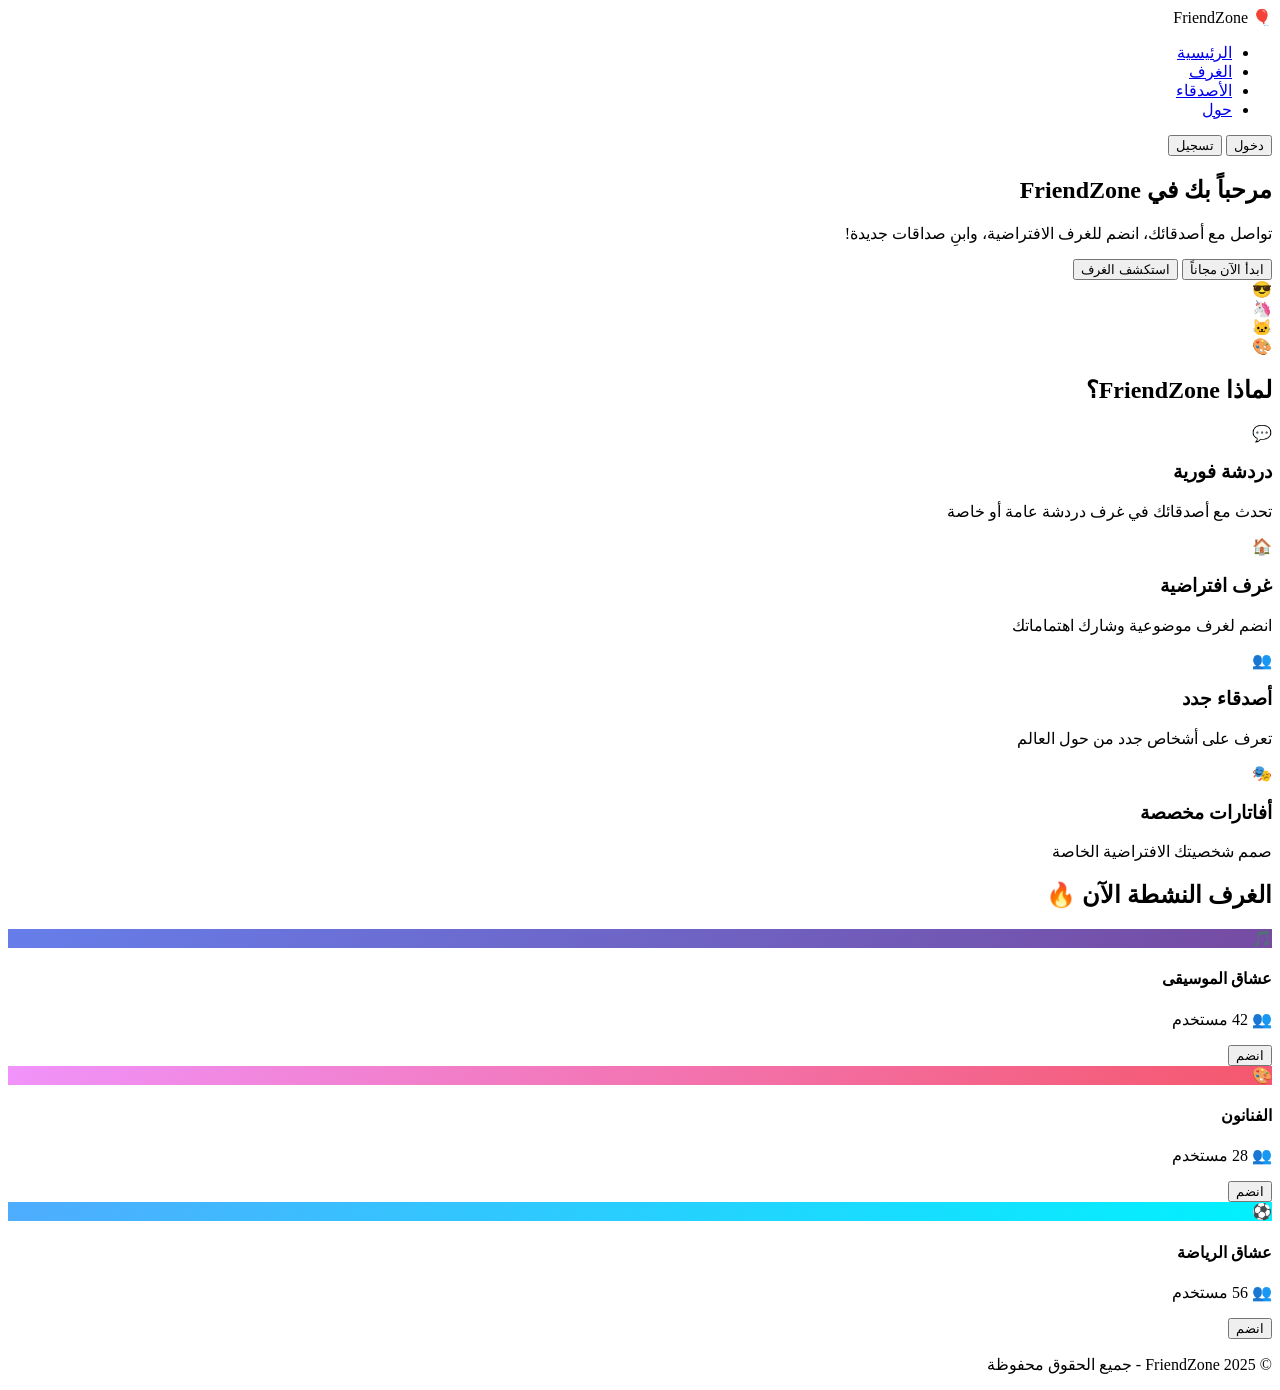
==== commit 2e5369c2: "Update index.html" ====
--- a/index.html
+++ b/index.html
@@ -1,343 +1,115 @@
 <!DOCTYPE html>
 <html lang="ar" dir="rtl">
 <head>
-<meta charset="UTF-8">
-<meta name="viewport" content="width=device-width, initial-scale=1.0">
-<title>مختبر بناء العقل | Mind Forge</title>
-<style>
-  /* ===== الأساسيات ===== */
-  * {
-    margin: 0;
-    padding: 0;
-    box-sizing: border-box;
-  }
-  body {
-    font-family: 'Segoe UI', Tahoma, sans-serif;
-    background: #0d1117;
-    color: #e6edf3;
-    line-height: 1.8;
-    padding: 20px;
-  }
-  .container {
-    max-width: 900px;
-    margin: 0 auto;
-  }
-
-  /* ===== الترويسة ===== */
-  header {
-    text-align: center;
-    padding: 60px 20px 40px;
-    border-bottom: 1px solid #30363d;
-  }
-  header h1 {
-    font-size: 2.5em;
-    color: #58a6ff;
-    margin-bottom: 10px;
-    letter-spacing: 2px;
-  }
-  header .subtitle {
-    font-size: 1.2em;
-    color: #8b949e;
-  }
-  header .tagline {
-    margin-top: 20px;
-    font-size: 1.1em;
-    color: #c9d1d9;
-    font-style: italic;
-  }
-
-  /* ===== الأقسام ===== */
-  section {
-    padding: 50px 20px;
-    border-bottom: 1px solid #21262d;
-  }
-  section h2 {
-    font-size: 1.8em;
-    color: #58a6ff;
-    margin-bottom: 30px;
-    display: flex;
-    align-items: center;
-    gap: 15px;
-  }
-  section h2::before {
-    content: '';
-    width: 6px;
-    height: 30px;
-    background: #58a6ff;
-    border-radius: 3px;
-  }
-
-  /* ===== الخطوات الثلاث ===== */
-  .steps {
-    display: grid;
-    grid-template-columns: repeat(auto-fit, minmax(250px, 1fr));
-    gap: 25px;
-  }
-  .step {
-    background: #161b22;
-    border: 1px solid #30363d;
-    border-radius: 10px;
-    padding: 25px;
-    transition: transform 0.3s;
-  }
-  .step:hover {
-    transform: translateY(-5px);
-    border-color: #58a6ff;
-  }
-  .step .num {
-    font-size: 2.5em;
-    color: #58a6ff;
-    font-weight: bold;
-    margin-bottom: 15px;
-  }
-  .step h3 {
-    color: #e6edf3;
-    margin-bottom: 10px;
-    font-size: 1.2em;
-  }
-  .step p {
-    color: #8b949e;
-    font-size: 0.95em;
-  }
-
-  /* ===== معرض الرموز ===== */
-  .symbols-grid {
-    display: grid;
-    grid-template-columns: repeat(auto-fit, minmax(140px, 1fr));
-    gap: 20px;
-  }
-  .symbol-card {
-    background: #161b22;
-    border: 1px solid #30363d;
-    border-radius: 10px;
-    padding: 25px 15px;
-    text-align: center;
-    transition: all 0.3s;
-  }
-  .symbol-card:hover {
-    border-color: #58a6ff;
-    background: #1c2128;
-  }
-  .symbol-card .glyph {
-    font-size: 2.5em;
-    margin-bottom: 15px;
-    color: #58a6ff;
-    display: block;
-  }
-  .symbol-card .meaning {
-    font-size: 0.9em;
-    color: #8b949e;
-  }
-
-  /* ===== القوالب ===== */
-  .templates {
-    display: flex;
-    flex-direction: column;
-    gap: 30px;
-  }
-  .template {
-    background: #161b22;
-    border: 1px solid #30363d;
-    border-radius: 10px;
-    padding: 25px;
-  }
-  .template h3 {
-    color: #58a6ff;
-    margin-bottom: 15px;
-    font-size: 1.3em;
-  }
-  .template .desc {
-    color: #8b949e;
-    margin-bottom: 20px;
-    font-size: 0.95em;
-  }
-  .template pre {
-    background: #0d1117;
-    border: 1px solid #21262d;
-    border-radius: 8px;
-    padding: 20px;
-    font-family: 'Courier New', monospace;
-    font-size: 1.1em;
-    color: #c9d1d9;
-    direction: ltr;
-    text-align: left;
-    overflow-x: auto;
-    line-height: 1.6;
-  }
-
-  /* ===== القاعدة الذهبية ===== */
-  .golden-rule {
-    text-align: center;
-    padding: 60px 20px;
-    background: linear-gradient(135deg, #161b22 0%, #1c2128 100%);
-    border-radius: 15px;
-    border: 1px solid #58a6ff;
-    margin: 40px 0;
-  }
-  .golden-rule p {
-    font-size: 1.5em;
-    color: #58a6ff;
-    font-weight: bold;
-    line-height: 1.8;
-  }
-
-  /* ===== زر البدء ===== */
-  .start-btn {
-    display: block;
-    width: fit-content;
-    margin: 40px auto;
-    padding: 18px 50px;
-    background: #58a6ff;
-    color: #0d1117;
-    text-decoration: none;
-    border-radius: 10px;
-    font-size: 1.2em;
-    font-weight: bold;
-    transition: all 0.3s;
-  }
-  .start-btn:hover {
-    background: #79c0ff;
-    transform: scale(1.05);
-  }
-
-  /* ===== التذييل ===== */
-  footer {
-    text-align: center;
-    padding: 40px 20px;
-    color: #484f58;
-    font-size: 0.9em;
-  }
-</style>
+    <meta charset="UTF-8">
+    <meta name="viewport" content="width=device-width, initial-scale=1.0">
+    <title>FriendZone - تواصل، العب، استمتع</title>
+    <link rel="stylesheet" href="style.css">
+    <link href="https://fonts.googleapis.com/css2?family=Cairo:wght@400;700;900&display=swap" rel="stylesheet">
 </head>
 <body>
-<div class="container">
+    <!-- شريط التنقل -->
+    <nav class="navbar">
+        <div class="logo">🎈 FriendZone</div>
+        <ul class="nav-links">
+            <li><a href="#home">الرئيسية</a></li>
+            <li><a href="#rooms">الغرف</a></li>
+            <li><a href="#friends">الأصدقاء</a></li>
+            <li><a href="#about">حول</a></li>
+        </ul>
+        <div class="nav-buttons">
+            <button class="btn-login">دخول</button>
+            <button class="btn-signup">تسجيل</button>
+        </div>
+    </nav>
 
-  <!-- الترويسة -->
-  <header>
-    <h1>🧠 مختبر بناء العقل</h1>
-    <div class="subtitle">Mind Forge</div>
-    <div class="tagline">"لا نشرح. نكرر. حتى يتعلم العقل بنفسه."</div>
-  </header>
+    <!-- قسم البطل -->
+    <section class="hero" id="home">
+        <div class="hero-content">
+            <h1>مرحباً بك في <span>FriendZone</span></h1>
+            <p>تواصل مع أصدقائك، انضم للغرف الافتراضية، وابنِ صداقات جديدة!</p>
+            <div class="hero-buttons">
+                <button class="btn-primary">ابدأ الآن مجاناً</button>
+                <button class="btn-secondary">استكشف الغرف</button>
+            </div>
+        </div>
+        <div class="hero-image">
+            <div class="floating-avatar" style="--d:0s">😎</div>
+            <div class="floating-avatar" style="--d:1s">🦄</div>
+            <div class="floating-avatar" style="--d:2s">🐱</div>
+            <div class="floating-avatar" style="--d:3s">🎨</div>
+        </div>
+    </section>
 
-  <!-- المقدمة -->
-  <section>
-    <h2>ما هذا الموقع؟</h2>
-    <p style="font-size: 1.1em; color: #c9d1d9;">
-      هذا ليس موقعاً تعليمياً تقليدياً. لا يوجد شروحات طويلة، ولا فقرات أكاديمية.
-      هنا، كل درس يتحول إلى <strong style="color:#58a6ff;">تدريب بصري</strong> يتكرر
-      حتى يبرمج نفسه في عقلك. مثل تدريب إطلاق النار في الألعاب: تكرر، تكرر، تكرر،
-      ثم تجد يدك تفعل الصواب دون تفكير.
-    </p>
-  </section>
+    <!-- المميزات -->
+    <section class="features">
+        <h2>لماذا FriendZone؟</h2>
+        <div class="features-grid">
+            <div class="feature-card">
+                <div class="feature-icon">💬</div>
+                <h3>دردشة فورية</h3>
+                <p>تحدث مع أصدقائك في غرف دردشة عامة أو خاصة</p>
+            </div>
+            <div class="feature-card">
+                <div class="feature-icon">🏠</div>
+                <h3>غرف افتراضية</h3>
+                <p>انضم لغرف موضوعية وشارك اهتماماتك</p>
+            </div>
+            <div class="feature-card">
+                <div class="feature-icon">👥</div>
+                <h3>أصدقاء جدد</h3>
+                <p>تعرف على أشخاص جدد من حول العالم</p>
+            </div>
+            <div class="feature-card">
+                <div class="feature-icon">🎭</div>
+                <h3>أفاتارات مخصصة</h3>
+                <p>صمم شخصيتك الافتراضية الخاصة</p>
+            </div>
+        </div>
+    </section>
 
-  <!-- الطريقة في 3 خطوات -->
-  <section>
-    <h2>الطريقة في 3 خطوات</h2>
-    <div class="steps">
-      <div class="step">
-        <div class="num">01</div>
-        <h3>شاهد النمط</h3>
-        <p>دوائر، أسهم، رموز بصرية. عينك ترى العلاقة قبل عقلك الواعي.</p>
-      </div>
-      <div class="step">
-        <div class="num">02</div>
-        <h3>كرر الجولات</h3>
-        <p>نفس النمط يتكرر بصيغ مختلفة. 10 إلى 20 جولة. لا تفكر، فقط شاهد.</p>
-      </div>
-      <div class="step">
-        <div class="num">03</div>
-        <h3>اكتشف القاعدة</h3>
-        <p>في النهاية، جملة واحدة. لكنها لن تكون شرحاً، ستكون تأكيداً لما رآه عقلك.</p>
-      </div>
-    </div>
-  </section>
+    <!-- الغرف النشطة -->
+    <section class="rooms" id="rooms">
+        <h2>الغرف النشطة الآن 🔥</h2>
+        <div class="rooms-grid">
+            <div class="room-card">
+                <div class="room-header" style="background: linear-gradient(135deg,#667eea,#764ba2)">
+                    <span>🎵</span>
+                </div>
+                <div class="room-info">
+                    <h4>عشاق الموسيقى</h4>
+                    <p>👥 42 مستخدم</p>
+                    <button class="btn-join">انضم</button>
+                </div>
+            </div>
+            <div class="room-card">
+                <div class="room-header" style="background: linear-gradient(135deg,#f093fb,#f5576c)">
+                    <span>🎨</span>
+                </div>
+                <div class="room-info">
+                    <h4>الفنانون</h4>
+                    <p>👥 28 مستخدم</p>
+                    <button class="btn-join">انضم</button>
+                </div>
+            </div>
+            <div class="room-card">
+                <div class="room-header" style="background: linear-gradient(135deg,#4facfe,#00f2fe)">
+                    <span>⚽</span>
+                </div>
+                <div class="room-info">
+                    <h4>عشاق الرياضة</h4>
+                    <p>👥 56 مستخدم</p>
+                    <button class="btn-join">انضم</button>
+                </div>
+            </div>
+        </div>
+    </section>
 
-  <!-- معرض الرموز -->
-  <section>
-    <h2>الرموز الأساسية</h2>
-    <div class="symbols-grid">
-      <div class="symbol-card">
-        <span class="glyph">○</span>
-        <div class="meaning">قيمة فارغة / بداية</div>
-      </div>
-      <div class="symbol-card">
-        <span class="glyph">●</span>
-        <div class="meaning">قيمة زادت</div>
-      </div>
-      <div class="symbol-card">
-        <span class="glyph">◐</span>
-        <div class="meaning">تغير بطيء</div>
-      </div>
-      <div class="symbol-card">
-        <span class="glyph">→</span>
-        <div class="meaning">خطوة زمنية</div>
-      </div>
-      <div class="symbol-card">
-        <span class="glyph">⇉</span>
-        <div class="meaning">تغير كبير</div>
-      </div>
-      <div class="symbol-card">
-        <span class="glyph">↑</span>
-        <div class="meaning">اتجاه موجب</div>
-      </div>
-      <div class="symbol-card">
-        <span class="glyph">↓</span>
-        <div class="meaning">اتجاه سالب</div>
-      </div>
-      <div class="symbol-card">
-        <span class="glyph">◆</span>
-        <div class="meaning">ثابت لا يتغير</div>
-      </div>
-    </div>
-    <p style="margin-top: 20px; color: #8b949e; font-size: 0.9em; text-align: center;">
-      * هذه الرموز ليست ثابتة. يمكن اختراع رموز جديدة حسب الحاجة.
-    </p>
-  </section>
+    <!-- الفوتر -->
+    <footer>
+        <p>© 2025 FriendZone - جميع الحقوق محفوظة</p>
+    </footer>
 
-  <!-- القوالب الثلاثة -->
-  <section>
-    <h2>القوالب الثلاثة للتدريب</h2>
-    <div class="templates">
-      <div class="template">
-        <h3>📐 القالب 1: تدريب النمط</h3>
-        <div class="desc">صفوف متكررة، يتغير عنصر واحد كل جولة. الهدف: اكتشاف العلاقة.</div>
-<pre>الجولة 1:  ○ ○ ○ ○  →  ● ○ ○ ○
-الجولة 2:  ○ ○ ○ ○  →  ● ● ○ ○
-الجولة 3:  ○ ○ ○ ○  →  ● ● ● ○
-الجولة 4:  ○ ○ ○ ○  →  ● ● ● ●</pre>
-      </div>
-      <div class="template">
-        <h3>📊 القالب 2: تدريب المقارنة</h3>
-        <div class="desc">عمودان متجاوران. نفس المدخلات، نتائج مختلفة. الهدف: التفريق البصري.</div>
-<pre>سريع (a=3)          بطيء (a=0.5)
-x: ● ● ● ●          x: ● ● ● ●
-y: ● ● ● ● ● ●      y: ◐ ◐ ◐ ◐</pre>
-      </div>
-      <div class="template">
-        <h3>🔗 القالب 3: التسلسل السببي</h3>
-        <div class="desc">سلسلة أسهم، كل خطوة تعتمد على السابقة. الهدف: رؤية "ماذا بعد ماذا".</div>
-<pre>البداية → x=1 → x=2 → x=3
-  ●●●●●    ●●●●●●  ●●●●●●●  ●●●●●●●●
-   ↓        ↓       ↓        ↓
-(إزاحة)  (نمو)  (نمو)  (نمو)</pre>
-      </div>
-    </div>
-  </section>
-
-  <!-- القاعدة الذهبية -->
-  <div class="golden-rule">
-    <p>"لكل نمط، رمزه.<br>ولكل رمز، طاقته."</p>
-  </div>
-
-  <!-- زر البدء -->
-  <a href="#" class="start-btn">ابدأ التدريب ←</a>
-
-  <!-- التذييل -->
-  <footer>
-    <p>© 2026 مختبر بناء العقل | Mind Forge</p>
-    <p style="margin-top: 10px;">بُني ليبرمج العقل، لا ليعلمه.</p>
-  </footer>
-
-</div>
+    <script src="script.js"></script>
 </body>
 </html>
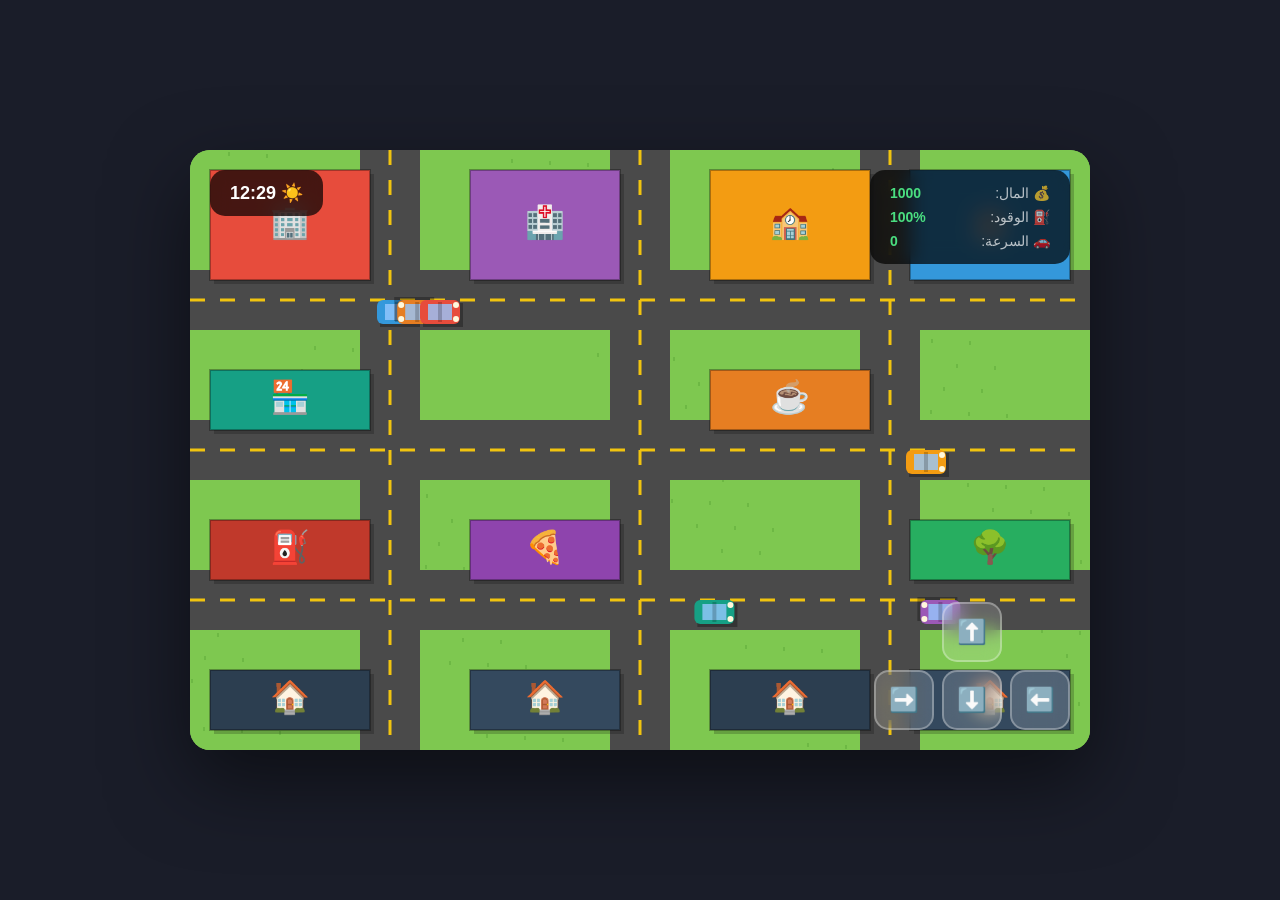
==== commit e63a396a: "Update index.html" ====
--- a/index.html
+++ b/index.html
@@ -1,115 +1,465 @@
 <!DOCTYPE html>
 <html lang="ar" dir="rtl">
 <head>
-    <meta charset="UTF-8">
-    <meta name="viewport" content="width=device-width, initial-scale=1.0">
-    <title>FriendZone - تواصل، العب، استمتع</title>
-    <link rel="stylesheet" href="style.css">
-    <link href="https://fonts.googleapis.com/css2?family=Cairo:wght@400;700;900&display=swap" rel="stylesheet">
+<meta charset="UTF-8">
+<title>LifeCity — مدينة صغيرة حية</title>
+<style>
+  * { margin: 0; padding: 0; box-sizing: border-box; }
+  
+  body {
+    background: #1a1d29;
+    display: flex;
+    justify-content: center;
+    align-items: center;
+    min-height: 100vh;
+    font-family: 'Cairo', sans-serif;
+    color: white;
+    overflow: hidden;
+  }
+
+  .game-wrapper {
+    position: relative;
+    border-radius: 20px;
+    overflow: hidden;
+    box-shadow: 0 30px 80px rgba(0,0,0,.5);
+  }
+
+  canvas {
+    display: block;
+    background: #7ec850;
+  }
+
+  /* لوحة المعلومات */
+  .hud {
+    position: absolute;
+    top: 20px;
+    right: 20px;
+    background: rgba(0,0,0,.7);
+    padding: 15px 20px;
+    border-radius: 15px;
+    backdrop-filter: blur(10px);
+    min-width: 200px;
+  }
+
+  .hud-row {
+    display: flex;
+    justify-content: space-between;
+    margin-bottom: 8px;
+    font-size: 14px;
+  }
+
+  .hud-row:last-child { margin-bottom: 0; }
+  .hud-label { opacity: 0.7; }
+  .hud-value { font-weight: 700; color: #4ade80; }
+
+  /* أزرار التحكم */
+  .controls {
+    position: absolute;
+    bottom: 20px;
+    right: 20px;
+    display: grid;
+    grid-template-columns: repeat(3, 60px);
+    gap: 8px;
+  }
+
+  .ctrl-btn {
+    width: 60px;
+    height: 60px;
+    background: rgba(255,255,255,.15);
+    border: 2px solid rgba(255,255,255,.3);
+    border-radius: 15px;
+    color: white;
+    font-size: 24px;
+    cursor: pointer;
+    backdrop-filter: blur(10px);
+    transition: all .2s;
+  }
+
+  .ctrl-btn:active { transform: scale(0.9); background: rgba(255,255,255,.3); }
+  .ctrl-btn.empty { visibility: hidden; }
+
+  /* معلومات الوقت */
+  .time-display {
+    position: absolute;
+    top: 20px;
+    left: 20px;
+    background: rgba(0,0,0,.7);
+    padding: 12px 20px;
+    border-radius: 15px;
+    backdrop-filter: blur(10px);
+    font-size: 18px;
+    font-weight: 700;
+  }
+</style>
 </head>
 <body>
-    <!-- شريط التنقل -->
-    <nav class="navbar">
-        <div class="logo">🎈 FriendZone</div>
-        <ul class="nav-links">
-            <li><a href="#home">الرئيسية</a></li>
-            <li><a href="#rooms">الغرف</a></li>
-            <li><a href="#friends">الأصدقاء</a></li>
-            <li><a href="#about">حول</a></li>
-        </ul>
-        <div class="nav-buttons">
-            <button class="btn-login">دخول</button>
-            <button class="btn-signup">تسجيل</button>
-        </div>
-    </nav>
-
-    <!-- قسم البطل -->
-    <section class="hero" id="home">
-        <div class="hero-content">
-            <h1>مرحباً بك في <span>FriendZone</span></h1>
-            <p>تواصل مع أصدقائك، انضم للغرف الافتراضية، وابنِ صداقات جديدة!</p>
-            <div class="hero-buttons">
-                <button class="btn-primary">ابدأ الآن مجاناً</button>
-                <button class="btn-secondary">استكشف الغرف</button>
-            </div>
-        </div>
-        <div class="hero-image">
-            <div class="floating-avatar" style="--d:0s">😎</div>
-            <div class="floating-avatar" style="--d:1s">🦄</div>
-            <div class="floating-avatar" style="--d:2s">🐱</div>
-            <div class="floating-avatar" style="--d:3s">🎨</div>
-        </div>
-    </section>
-
-    <!-- المميزات -->
-    <section class="features">
-        <h2>لماذا FriendZone؟</h2>
-        <div class="features-grid">
-            <div class="feature-card">
-                <div class="feature-icon">💬</div>
-                <h3>دردشة فورية</h3>
-                <p>تحدث مع أصدقائك في غرف دردشة عامة أو خاصة</p>
-            </div>
-            <div class="feature-card">
-                <div class="feature-icon">🏠</div>
-                <h3>غرف افتراضية</h3>
-                <p>انضم لغرف موضوعية وشارك اهتماماتك</p>
-            </div>
-            <div class="feature-card">
-                <div class="feature-icon">👥</div>
-                <h3>أصدقاء جدد</h3>
-                <p>تعرف على أشخاص جدد من حول العالم</p>
-            </div>
-            <div class="feature-card">
-                <div class="feature-icon">🎭</div>
-                <h3>أفاتارات مخصصة</h3>
-                <p>صمم شخصيتك الافتراضية الخاصة</p>
-            </div>
-        </div>
-    </section>
-
-    <!-- الغرف النشطة -->
-    <section class="rooms" id="rooms">
-        <h2>الغرف النشطة الآن 🔥</h2>
-        <div class="rooms-grid">
-            <div class="room-card">
-                <div class="room-header" style="background: linear-gradient(135deg,#667eea,#764ba2)">
-                    <span>🎵</span>
-                </div>
-                <div class="room-info">
-                    <h4>عشاق الموسيقى</h4>
-                    <p>👥 42 مستخدم</p>
-                    <button class="btn-join">انضم</button>
-                </div>
-            </div>
-            <div class="room-card">
-                <div class="room-header" style="background: linear-gradient(135deg,#f093fb,#f5576c)">
-                    <span>🎨</span>
-                </div>
-                <div class="room-info">
-                    <h4>الفنانون</h4>
-                    <p>👥 28 مستخدم</p>
-                    <button class="btn-join">انضم</button>
-                </div>
-            </div>
-            <div class="room-card">
-                <div class="room-header" style="background: linear-gradient(135deg,#4facfe,#00f2fe)">
-                    <span>⚽</span>
-                </div>
-                <div class="room-info">
-                    <h4>عشاق الرياضة</h4>
-                    <p>👥 56 مستخدم</p>
-                    <button class="btn-join">انضم</button>
-                </div>
-            </div>
-        </div>
-    </section>
-
-    <!-- الفوتر -->
-    <footer>
-        <p>© 2025 FriendZone - جميع الحقوق محفوظة</p>
-    </footer>
-
-    <script src="script.js"></script>
+
+<div class="game-wrapper">
+  <canvas id="game" width="900" height="600"></canvas>
+  
+  <div class="time-display">
+    <span id="timeIcon">☀️</span>
+    <span id="timeText">12:00</span>
+  </div>
+
+  <div class="hud">
+    <div class="hud-row">
+      <span class="hud-label">💰 المال:</span>
+      <span class="hud-value" id="money">1000</span>
+    </div>
+    <div class="hud-row">
+      <span class="hud-label">⛽ الوقود:</span>
+      <span class="hud-value" id="fuel">100%</span>
+    </div>
+    <div class="hud-row">
+      <span class="hud-label">🚗 السرعة:</span>
+      <span class="hud-value" id="speed">0</span>
+    </div>
+  </div>
+
+  <div class="controls">
+    <button class="ctrl-btn empty"></button>
+    <button class="ctrl-btn" data-key="up">⬆️</button>
+    <button class="ctrl-btn empty"></button>
+    <button class="ctrl-btn" data-key="left">⬅️</button>
+    <button class="ctrl-btn" data-key="down">⬇️</button>
+    <button class="ctrl-btn" data-key="right">➡️</button>
+  </div>
+</div>
+
+<script>
+// ===== إعداد Canvas =====
+const canvas = document.getElementById('game');
+const ctx = canvas.getContext('2d');
+const W = canvas.width;
+const H = canvas.height;
+
+// ===== المدينة: الخريطة =====
+const city = {
+  // الشوارع الأفقية
+  hRoads: [150, 300, 450],
+  // الشوارع العمودية  
+  vRoads: [200, 450, 700],
+  roadWidth: 60,
+  
+  // المباني في كل حي
+  buildings: [
+    // الصف الأول
+    { x: 20,  y: 20,  w: 160, h: 110, color: '#e74c3c', icon: '🏢' },
+    { x: 280, y: 20,  w: 150, h: 110, color: '#9b59b6', icon: '🏥' },
+    { x: 520, y: 20,  w: 160, h: 110, color: '#f39c12', icon: '🏫' },
+    { x: 720, y: 20,  w: 160, h: 110, color: '#3498db', icon: '🏦' },
+    
+    // الصف الثاني
+    { x: 20,  y: 220, w: 160, h: 60,  color: '#16a085', icon: '🏪' },
+    { x: 520, y: 220, w: 160, h: 60,  color: '#e67e22', icon: '☕' },
+    
+    // الصف الثالث
+    { x: 20,  y: 370, w: 160, h: 60,  color: '#c0392b', icon: '⛽' },
+    { x: 280, y: 370, w: 150, h: 60,  color: '#8e44ad', icon: '🍕' },
+    { x: 720, y: 370, w: 160, h: 60,  color: '#27ae60', icon: '🌳' },
+    
+    // الصف الرابع
+    { x: 20,  y: 520, w: 160, h: 60,  color: '#2c3e50', icon: '🏠' },
+    { x: 280, y: 520, w: 150, h: 60,  color: '#34495e', icon: '🏠' },
+    { x: 520, y: 520, w: 160, h: 60,  color: '#2c3e50', icon: '🏠' },
+    { x: 720, y: 520, w: 160, h: 60,  color: '#34495e', icon: '🏠' },
+  ]
+};
+
+// ===== سيارة اللاعب =====
+const playerCar = {
+  x: 230,
+  y: 150,
+  w: 40,
+  h: 24,
+  angle: 0,        // اتجاه السيارة بالدرجات
+  speed: 0,
+  maxSpeed: 5,
+  acceleration: 0.15,
+  friction: 0.94,
+  color: '#e74c3c'
+};
+
+// ===== سيارات المدينة (ذكاء اصطناعي) =====
+const npcCars = [
+  { x: 100, y: 150, w: 40, h: 24, speed: 1.5, dir: 1, color: '#3498db', angle: 0 },
+  { x: 600, y: 300, w: 40, h: 24, speed: 2, dir: 1, color: '#f39c12', angle: 0 },
+  { x: 800, y: 450, w: 40, h: 24, speed: 1.2, dir: -1, color: '#9b59b6', angle: 180 },
+  { x: 400, y: 450, w: 40, h: 24, speed: 1.8, dir: 1, color: '#16a085', angle: 0 },
+  { x: 300, y: 150, w: 40, h: 24, speed: 1.6, dir: -1, color: '#e67e22', angle: 180 },
+];
+
+// ===== حالة اللعبة =====
+const state = {
+  money: 1000,
+  fuel: 100,
+  time: 12 * 60, // بالدقائق، 12:00 ظهراً
+  timeSpeed: 0.5 // كل إطار يمر 0.5 دقيقة
+};
+
+// ===== إدخال لوحة المفاتيح =====
+const keys = { up: false, down: false, left: false, right: false };
+
+document.addEventListener('keydown', e => {
+  if (e.key === 'ArrowUp' || e.key === 'w') keys.up = true;
+  if (e.key === 'ArrowDown' || e.key === 's') keys.down = true;
+  if (e.key === 'ArrowLeft' || e.key === 'a') keys.left = true;
+  if (e.key === 'ArrowRight' || e.key === 'd') keys.right = true;
+});
+
+document.addEventListener('keyup', e => {
+  if (e.key === 'ArrowUp' || e.key === 'w') keys.up = false;
+  if (e.key === 'ArrowDown' || e.key === 's') keys.down = false;
+  if (e.key === 'ArrowLeft' || e.key === 'a') keys.left = false;
+  if (e.key === 'ArrowRight' || e.key === 'd') keys.right = false;
+});
+
+// أزرار اللمس
+document.querySelectorAll('.ctrl-btn').forEach(btn => {
+  const key = btn.dataset.key;
+  if (!key) return;
+  
+  const press = e => { e.preventDefault(); keys[key] = true; };
+  const release = e => { e.preventDefault(); keys[key] = false; };
+  
+  btn.addEventListener('mousedown', press);
+  btn.addEventListener('mouseup', release);
+  btn.addEventListener('mouseleave', release);
+  btn.addEventListener('touchstart', press);
+  btn.addEventListener('touchend', release);
+});
+
+// ===== رسم الشوارع =====
+function drawRoads() {
+  // أرضية عشبية
+  ctx.fillStyle = '#7ec850';
+  ctx.fillRect(0, 0, W, H);
+  
+  // إضافة تفاصيل العشب
+  ctx.fillStyle = '#6db844';
+  for (let i = 0; i < 200; i++) {
+    const x = (i * 37) % W;
+    const y = (i * 73) % H;
+    ctx.fillRect(x, y, 2, 4);
+  }
+
+  // الشوارع الأفقية
+  ctx.fillStyle = '#4a4a4a';
+  city.hRoads.forEach(y => {
+    ctx.fillRect(0, y - city.roadWidth/2, W, city.roadWidth);
+  });
+
+  // الشوارع العمودية
+  city.vRoads.forEach(x => {
+    ctx.fillRect(x - city.roadWidth/2, 0, city.roadWidth, H);
+  });
+
+  // خطوط منتصف الشوارع
+  ctx.strokeStyle = '#f1c40f';
+  ctx.lineWidth = 3;
+  ctx.setLineDash([15, 15]);
+  
+  city.hRoads.forEach(y => {
+    ctx.beginPath();
+    ctx.moveTo(0, y);
+    ctx.lineTo(W, y);
+    ctx.stroke();
+  });
+  
+  city.vRoads.forEach(x => {
+    ctx.beginPath();
+    ctx.moveTo(x, 0);
+    ctx.lineTo(x, H);
+    ctx.stroke();
+  });
+  
+  ctx.setLineDash([]);
+}
+
+// ===== رسم المباني =====
+function drawBuildings() {
+  city.buildings.forEach(b => {
+    // ظل المبنى
+    ctx.fillStyle = 'rgba(0,0,0,.2)';
+    ctx.fillRect(b.x + 4, b.y + 4, b.w, b.h);
+    
+    // جسم المبنى
+    ctx.fillStyle = b.color;
+    ctx.fillRect(b.x, b.y, b.w, b.h);
+    
+    // إطار
+    ctx.strokeStyle = 'rgba(0,0,0,.3)';
+    ctx.lineWidth = 2;
+    ctx.strokeRect(b.x, b.y, b.w, b.h);
+    
+    // أيقونة المبنى
+    ctx.font = '32px serif';
+    ctx.textAlign = 'center';
+    ctx.textBaseline = 'middle';
+    ctx.fillText(b.icon, b.x + b.w/2, b.y + b.h/2);
+  });
+}
+
+// ===== رسم سيارة =====
+function drawCar(car) {
+  ctx.save();
+  ctx.translate(car.x + car.w/2, car.y + car.h/2);
+  ctx.rotate(car.angle * Math.PI / 180);
+  
+  // ظل
+  ctx.fillStyle = 'rgba(0,0,0,.3)';
+  ctx.fillRect(-car.w/2 + 3, -car.h/2 + 3, car.w, car.h);
+  
+  // جسم السيارة
+  ctx.fillStyle = car.color;
+  ctx.beginPath();
+  ctx.roundRect(-car.w/2, -car.h/2, car.w, car.h, 6);
+  ctx.fill();
+  
+  // نوافذ
+  ctx.fillStyle = 'rgba(150,200,255,.8)';
+  ctx.fillRect(-car.w/2 + 8, -car.h/2 + 4, car.w - 16, car.h - 8);
+  
+  // خط منتصف السيارة
+  ctx.fillStyle = 'rgba(0,0,0,.2)';
+  ctx.fillRect(-2, -car.h/2 + 2, 4, car.h - 4);
+  
+  // مصابيح أمامية
+  ctx.fillStyle = '#fff8dc';
+  ctx.beginPath();
+  ctx.arc(car.w/2 - 4, -car.h/2 + 5, 3, 0, Math.PI*2);
+  ctx.arc(car.w/2 - 4, car.h/2 - 5, 3, 0, Math.PI*2);
+  ctx.fill();
+  
+  ctx.restore();
+}
+
+// ===== تحديث سيارة اللاعب =====
+function updatePlayer() {
+  // التسارع
+  if (keys.up) {
+    playerCar.speed = Math.min(playerCar.speed + playerCar.acceleration, playerCar.maxSpeed);
+  } else if (keys.down) {
+    playerCar.speed = Math.max(playerCar.speed - playerCar.acceleration, -playerCar.maxSpeed * 0.5);
+  } else {
+    playerCar.speed *= playerCar.friction;
+    if (Math.abs(playerCar.speed) < 0.01) playerCar.speed = 0;
+  }
+  
+  // التوجيه
+  if (Math.abs(playerCar.speed) > 0.1) {
+    const turnSpeed = 3.5;
+    if (keys.left) playerCar.angle -= turnSpeed * (playerCar.speed > 0 ? 1 : -1);
+    if (keys.right) playerCar.angle += turnSpeed * (playerCar.speed > 0 ? 1 : -1);
+  }
+  
+  // الحركة
+  const rad = playerCar.angle * Math.PI / 180;
+  const newX = playerCar.x + Math.cos(rad) * playerCar.speed;
+  const newY = playerCar.y + Math.sin(rad) * playerCar.speed;
+  
+  // حدود الشاشة
+  if (newX >= 0 && newX <= W - playerCar.w) playerCar.x = newX;
+  if (newY >= 0 && newY <= H - playerCar.h) playerCar.y = newY;
+  
+  // استهلاك الوقود
+  if (Math.abs(playerCar.speed) > 0.5 && state.fuel > 0) {
+    state.fuel = Math.max(0, state.fuel - 0.008);
+  }
+}
+
+// ===== تحديث سيارات NPC =====
+function updateNPCs() {
+  npcCars.forEach(car => {
+    // تحرك أفقي
+    car.x += car.speed * car.dir;
+    
+    // ارتداد من الحدود
+    if (car.x <= 0 || car.x >= W - car.w) {
+      car.dir *= -1;
+      car.angle = car.dir > 0 ? 0 : 180;
+    }
+  });
+}
+
+// ===== رسم دورة اليوم =====
+function drawTimeOverlay() {
+  const hour = state.time / 60;
+  
+  let opacity = 0;
+  let color = 'rgba(0,0,30,';
+  
+  if (hour >= 20 || hour < 5) {
+    opacity = 0.5; // ليل
+  } else if (hour >= 18) {
+    opacity = (hour - 18) / 2 * 0.5; // غروب
+  } else if (hour < 7) {
+    opacity = (7 - hour) / 2 * 0.5; // شروق
+  }
+  
+  if (opacity > 0) {
+    ctx.fillStyle = color + opacity + ')';
+    ctx.fillRect(0, 0, W, H);
+  }
+}
+
+// ===== تحديث الوقت =====
+function updateTime() {
+  state.time += state.timeSpeed;
+  if (state.time >= 24 * 60) state.time = 0;
+  
+  const hours = Math.floor(state.time / 60);
+  const minutes = Math.floor(state.time % 60);
+  
+  document.getElementById('timeText').textContent = 
+    `${String(hours).padStart(2, '0')}:${String(minutes).padStart(2, '0')}`;
+  
+  let icon = '☀️';
+  if (hours >= 6 && hours < 12) icon = '🌅';
+  else if (hours >= 12 && hours < 18) icon = '☀️';
+  else if (hours >= 18 && hours < 20) icon = '🌇';
+  else icon = '🌙';
+  
+  document.getElementById('timeIcon').textContent = icon;
+}
+
+// ===== تحديث HUD =====
+function updateHUD() {
+  document.getElementById('money').textContent = Math.floor(state.money);
+  document.getElementById('fuel').textContent = Math.floor(state.fuel) + '%';
+  document.getElementById('speed').textContent = Math.abs(Math.floor(playerCar.speed * 20));
+}
+
+// ===== الحلقة الرئيسية =====
+function gameLoop() {
+  // 1. تحديث
+  updatePlayer();
+  updateNPCs();
+  updateTime();
+  
+  // 2. رسم
+  drawRoads();
+  drawBuildings();
+  
+  // رسم سيارات NPC
+  npcCars.forEach(drawCar);
+  
+  // رسم سيارة اللاعب
+  drawCar(playerCar);
+  
+  // تأثير الليل/النهار
+  drawTimeOverlay();
+  
+  // 3. تحديث HUD
+  updateHUD();
+  
+  requestAnimationFrame(gameLoop);
+}
+
+// بدء اللعبة
+gameLoop();
+</script>
+
 </body>
 </html>
